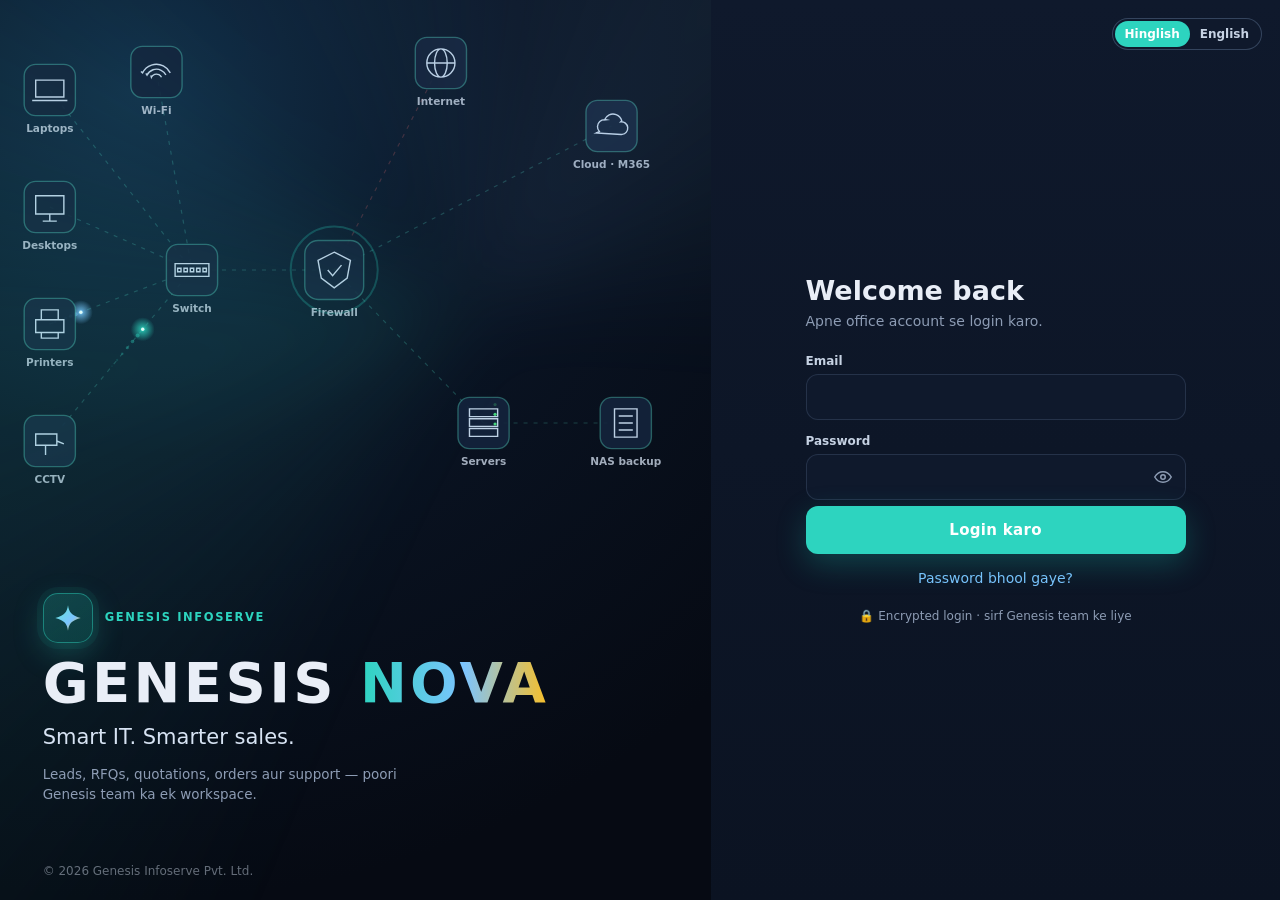
==== index.html @ 4e952b6c "Rebrand to Genesis Nova: animated IT-themed login (8 scenes, admin-selectable), tagline, new logo/ic" ====
<!doctype html>
<html lang="en">
<head>
  <meta charset="utf-8">
  <meta name="viewport" content="width=device-width, initial-scale=1">
  <meta http-equiv="Content-Security-Policy" content="default-src 'self'; script-src 'self'; style-src 'self' 'unsafe-inline' https://fonts.googleapis.com; font-src https://fonts.gstatic.com; img-src 'self' data:; connect-src 'self' https://*.supabase.co wss://*.supabase.co https://login.microsoftonline.com https://graph.microsoft.com; object-src 'none'; frame-src https://login.microsoftonline.com; base-uri 'none'; form-action 'self'; upgrade-insecure-requests">
  <meta name="referrer" content="no-referrer">
  <meta name="robots" content="noindex, nofollow">
  <title>Genesis Nova</title>
  <link rel="icon" href="data:image/svg+xml,%3Csvg xmlns='http://www.w3.org/2000/svg' viewBox='0 0 32 32'%3E%3Crect width='32' height='32' rx='8' fill='%230b1322'/%3E%3Cpath fill='%232dd4bf' d='M16 4c.9 5.9 2.7 9.3 12 12-9.3 2.7-11.1 6.1-12 12-.9-5.9-2.7-9.3-12-12 9.3-2.7 11.1-6.1 12-12z'/%3E%3C/svg%3E">
  <link rel="manifest" href="manifest.webmanifest">
  <meta name="theme-color" content="#0f766e">
  <link rel="apple-touch-icon" href="icon-192.png">
  <meta name="apple-mobile-web-app-capable" content="yes">
  <link rel="preconnect" href="https://fonts.googleapis.com">
  <link rel="preconnect" href="https://fonts.gstatic.com" crossorigin>
  <link rel="stylesheet" href="https://fonts.googleapis.com/css2?family=Inter:wght@400;500;600;700;800&family=Sora:wght@600;700;800&display=swap">
  <link rel="stylesheet" href="styles.css">
  <script src="frame-guard.js"></script>
  <script src="supabase.js" defer></script>
  <script type="module" src="main.js"></script>
</head>
<body>
  <div id="root"><div class="empty" style="padding-top:30vh">Loading…</div></div>
  <noscript>Is CRM ko chalane ke liye JavaScript ON karo. / Please enable JavaScript to use this CRM.</noscript>
</body>
</html>
---- styles.css ----
/* ===================================================================
   Genesis CRM — design tokens + components
   Light is default; dark via [data-theme="dark"] or system preference.
   =================================================================== */
:root {
  --bg: #f6f7f9; --surface: #ffffff; --surface-2: #f1f3f6; --hover: #eef1f5;
  --line: #e3e7ed; --line-2: #d3d9e1;
  --tx: #111827; --tx-2: #4b5563; --mu: #6b7280;
  --accent: #0f766e; --accent-2: #115e59; --accent-soft: #e6f4f2; --on-accent: #ffffff;
  --good: #15803d; --good-soft: #e8f6ee; --warn: #b45309; --warn-soft: #fdf3e2;
  --bad: #b91c1c; --bad-soft: #fdecec; --info: #1d4ed8; --info-soft: #e9effd;
  --shadow: 0 1px 2px rgba(16,24,40,.05), 0 1px 3px rgba(16,24,40,.06);
  --shadow-lg: 0 12px 32px rgba(16,24,40,.14), 0 2px 6px rgba(16,24,40,.06);
  --r: 10px; --r-sm: 7px;
  --side: 232px;
  color-scheme: light;
}
@media (prefers-color-scheme: dark) {
  :root:not([data-theme="light"]) {
    --bg: #0e1116; --surface: #151a21; --surface-2: #1b212a; --hover: #1f2631;
    --line: #262e3a; --line-2: #323c4a;
    --tx: #e6e9ee; --tx-2: #aab3c0; --mu: #8590a0;
    --accent: #2dd4bf; --accent-2: #5eead4; --accent-soft: #12302d; --on-accent: #04201d;
    --good: #4ade80; --good-soft: #10291a; --warn: #fbbf24; --warn-soft: #2d2410;
    --bad: #f87171; --bad-soft: #321616; --info: #93b4ff; --info-soft: #172343;
    --shadow: 0 1px 2px rgba(0,0,0,.4); --shadow-lg: 0 16px 40px rgba(0,0,0,.55);
    color-scheme: dark;
  }
}
:root[data-theme="dark"] {
  --bg: #0e1116; --surface: #151a21; --surface-2: #1b212a; --hover: #1f2631;
  --line: #262e3a; --line-2: #323c4a;
  --tx: #e6e9ee; --tx-2: #aab3c0; --mu: #8590a0;
  --accent: #2dd4bf; --accent-2: #5eead4; --accent-soft: #12302d; --on-accent: #04201d;
  --good: #4ade80; --good-soft: #10291a; --warn: #fbbf24; --warn-soft: #2d2410;
  --bad: #f87171; --bad-soft: #321616; --info: #93b4ff; --info-soft: #172343;
  --shadow: 0 1px 2px rgba(0,0,0,.4); --shadow-lg: 0 16px 40px rgba(0,0,0,.55);
  color-scheme: dark;
}

* { box-sizing: border-box; }
html, body { margin: 0; height: 100%; }
body {
  background: var(--bg); color: var(--tx);
  font: 14px/1.5 "Inter", system-ui, -apple-system, "Segoe UI", Roboto, sans-serif;
  -webkit-font-smoothing: antialiased; font-feature-settings: "cv11", "tnum";
}
button, input, select, textarea { font: inherit; color: inherit; }
a { color: var(--accent); text-decoration: none; }
a:hover { text-decoration: underline; }
:focus-visible { outline: 2px solid var(--accent); outline-offset: 2px; border-radius: 4px; }
[hidden] { display: none !important; }
.sr { position: absolute; width: 1px; height: 1px; overflow: hidden; clip: rect(0 0 0 0); }

/* ---------- buttons & inputs ---------- */
.btn {
  display: inline-flex; align-items: center; gap: 6px; justify-content: center;
  height: 34px; padding: 0 12px; border-radius: var(--r-sm);
  border: 1px solid var(--line-2); background: var(--surface); color: var(--tx);
  font-weight: 500; cursor: pointer; white-space: nowrap; transition: background .12s, border-color .12s;
}
.btn:hover { background: var(--hover); }
.btn:disabled { opacity: .55; cursor: not-allowed; }
.btn.primary { background: var(--accent); border-color: var(--accent); color: var(--on-accent); }
.btn.primary:hover { background: var(--accent-2); }
.btn.danger { color: var(--bad); }
.btn.ghost { border-color: transparent; background: transparent; }
.btn.ghost:hover { background: var(--hover); }
.btn.sm { height: 28px; padding: 0 9px; font-size: 13px; }
.btn.icon { width: 34px; padding: 0; }
.btn svg { width: 16px; height: 16px; flex: none; }

.input, select.input, textarea.input {
  width: 100%; height: 36px; padding: 0 10px; border-radius: var(--r-sm);
  border: 1px solid var(--line-2); background: var(--surface); color: var(--tx);
}
textarea.input { height: auto; min-height: 76px; padding: 8px 10px; resize: vertical; }
.input:focus { outline: none; border-color: var(--accent); box-shadow: 0 0 0 3px var(--accent-soft); }
label.f { display: block; font-size: 12px; font-weight: 600; color: var(--tx-2); margin: 12px 0 4px; }
.grid2 { display: grid; grid-template-columns: 1fr 1fr; gap: 0 12px; }
.grid3 { display: grid; grid-template-columns: repeat(3, 1fr); gap: 0 12px; }
@media (max-width: 640px) { .grid2, .grid3 { grid-template-columns: 1fr; } }
.check { display: inline-flex; align-items: center; gap: 6px; cursor: pointer; user-select: none; }

/* ---------- layout ---------- */
.app { display: grid; grid-template-columns: var(--side) 1fr; min-height: 100vh; }
.side {
  position: sticky; top: 0; height: 100vh; overflow-y: auto;
  background: var(--surface); border-right: 1px solid var(--line);
  display: flex; flex-direction: column; padding: 14px 10px;
}
.brand { display: flex; align-items: center; gap: 10px; padding: 4px 8px 16px; }
.logo {
  width: 32px; height: 32px; border-radius: 9px; display: grid; place-items: center;
  background: var(--accent); color: var(--on-accent); font-weight: 800; font-size: 15px;
}
.brand b { display: block; font-size: 14px; line-height: 1.2; }
.brand small { color: var(--mu); font-size: 11.5px; }
.nav-h { font-size: 11px; font-weight: 600; color: var(--mu); text-transform: uppercase; letter-spacing: .06em; padding: 14px 10px 6px; }
.nav a {
  display: flex; align-items: center; gap: 10px; padding: 7px 10px; border-radius: var(--r-sm);
  color: var(--tx-2); font-weight: 500; text-decoration: none;
}
.nav a svg { width: 17px; height: 17px; flex: none; opacity: .85; }
.nav a:hover { background: var(--hover); color: var(--tx); }
.nav a.on { background: var(--accent-soft); color: var(--accent); }
.nav a .badge { margin-left: auto; }
.side-foot { margin-top: auto; padding-top: 12px; border-top: 1px solid var(--line); }
.me { display: flex; align-items: center; gap: 10px; padding: 8px; border-radius: var(--r-sm); }
.avatar {
  width: 30px; height: 30px; border-radius: 50%; display: grid; place-items: center; flex: none;
  background: var(--surface-2); border: 1px solid var(--line); font-weight: 600; font-size: 12px; color: var(--tx-2);
}
.me b { display: block; font-size: 13px; line-height: 1.2; }
.me small { color: var(--mu); font-size: 11.5px; text-transform: capitalize; }

.main { min-width: 0; display: flex; flex-direction: column; }
.top {
  position: sticky; top: 0; z-index: 20; height: 56px; display: flex; align-items: center; gap: 10px;
  padding: 0 24px; background: color-mix(in srgb, var(--bg) 88%, transparent); backdrop-filter: blur(8px);
  border-bottom: 1px solid var(--line);
}
.top h1 { font-size: 17px; margin: 0; font-weight: 650; letter-spacing: -.01em; min-width: 0; overflow: hidden; text-overflow: ellipsis; white-space: nowrap; }
.top .sp { flex: 1; }
.search-btn {
  display: flex; align-items: center; gap: 8px; height: 34px; min-width: 240px; padding: 0 10px;
  border: 1px solid var(--line-2); border-radius: var(--r-sm); background: var(--surface); color: var(--mu); cursor: pointer;
}
.search-btn svg { width: 16px; height: 16px; flex: none; }
.search-btn span { white-space: nowrap; }
.search-btn kbd { white-space: nowrap; margin-left: auto; font: 11px/1 inherit; border: 1px solid var(--line-2); border-radius: 4px; padding: 3px 5px; }
.menu-btn { display: none; }
.page { padding: 22px 24px 60px; max-width: 1400px; width: 100%; }
.banner {
  margin: 14px 24px 0; padding: 10px 14px; border-radius: var(--r); display: flex; gap: 10px; align-items: center;
  background: var(--info-soft); color: var(--tx); border: 1px solid color-mix(in srgb, var(--info) 25%, transparent);
}
.banner b { color: var(--info); }

@media (max-width: 900px) {
  .app { grid-template-columns: 1fr; }
  .side { position: fixed; z-index: 60; left: 0; width: 260px; transform: translateX(-100%); transition: transform .2s; box-shadow: var(--shadow-lg); }
  .side.open { transform: none; }
  .menu-btn { display: inline-flex; }
  .top .search-btn { min-width: 0; width: 34px; padding: 0; justify-content: center; flex: none; }
  .top .search-btn span, .top .search-btn kbd { display: none; }
  .top, .page { padding-left: 16px; padding-right: 16px; }
  .banner { margin: 12px 16px 0; }
}

/* ---------- cards, KPIs ---------- */
.card { background: var(--surface); border: 1px solid var(--line); border-radius: var(--r); box-shadow: var(--shadow); }
.card-h { display: flex; align-items: center; gap: 10px; padding: 14px 16px; border-bottom: 1px solid var(--line); }
.card-h h3 { margin: 0; font-size: 14px; font-weight: 650; }
.card-h .sp { flex: 1; }
.card-b { padding: 16px; }
.kpis { display: grid; grid-template-columns: repeat(auto-fill, minmax(165px, 1fr)); gap: 12px; margin-bottom: 16px; }
.kpi { padding: 14px 16px; cursor: default; }
.kpi[data-go] { cursor: pointer; }
.kpi[data-go]:hover { border-color: var(--line-2); }
.kpi .l { color: var(--mu); font-size: 12.5px; font-weight: 500; }
.kpi .v { font-size: 26px; font-weight: 700; letter-spacing: -.02em; margin-top: 2px; }
.kpi .s { color: var(--mu); font-size: 12px; }
.meter { height: 6px; background: var(--surface-2); border-radius: 99px; overflow: hidden; margin-top: 8px; }
.meter i { display: block; height: 100%; background: var(--accent); border-radius: 99px; }
.cols { display: grid; grid-template-columns: 2fr 1fr; gap: 16px; }
.cols > * { min-width: 0; }
@media (max-width: 1100px) { .cols { grid-template-columns: 1fr; } }
.stack > * + * { margin-top: 16px; }

/* ---------- badges / chips ---------- */
.badge {
  display: inline-flex; align-items: center; gap: 4px; height: 22px; padding: 0 8px; border-radius: 99px;
  font-size: 12px; font-weight: 600; background: var(--surface-2); color: var(--tx-2); white-space: nowrap;
}
.badge.good { background: var(--good-soft); color: var(--good); }
.badge.warn { background: var(--warn-soft); color: var(--warn); }
.badge.bad { background: var(--bad-soft); color: var(--bad); }
.badge.info { background: var(--info-soft); color: var(--info); }
.badge.acc { background: var(--accent-soft); color: var(--accent); }
.chip {
  display: inline-flex; align-items: center; height: 26px; padding: 0 10px; border-radius: 99px; cursor: pointer;
  border: 1px solid var(--line-2); background: var(--surface); font-size: 12.5px; font-weight: 500; color: var(--tx-2);
}
.chip:hover { background: var(--hover); }
.chip.on { background: var(--accent); border-color: var(--accent); color: var(--on-accent); }
.chips { display: flex; gap: 6px; flex-wrap: wrap; }
.dot { width: 8px; height: 8px; border-radius: 50%; background: var(--line-2); display: inline-block; flex: none; }
.dot.on { background: var(--good); box-shadow: 0 0 0 3px var(--good-soft); }

/* ---------- toolbar + table ---------- */
.toolbar { display: flex; gap: 8px; align-items: center; flex-wrap: wrap; margin-bottom: 12px; }
.toolbar .input, .toolbar select.input { width: auto; min-width: 140px; }
.toolbar .grow { flex: 1; min-width: 200px; }
.tbl-wrap { overflow-x: auto; }
table.tbl { width: 100%; border-collapse: collapse; }
.tbl th {
  text-align: left; font-size: 12px; font-weight: 600; color: var(--mu); padding: 10px 12px;
  border-bottom: 1px solid var(--line); white-space: nowrap; background: var(--surface);
}
.tbl th[data-sort] { cursor: pointer; }
.tbl th[data-sort]:hover { color: var(--tx); }
.tbl td { padding: 10px 12px; border-bottom: 1px solid var(--line); vertical-align: middle; }
.tbl tr:last-child td { border-bottom: 0; }
.tbl tbody tr { cursor: pointer; }
.tbl tbody tr:hover td { background: var(--hover); }
.tbl .co { font-weight: 600; }
.tbl .sub { color: var(--mu); font-size: 12.5px; }
.tbl td.num, .tbl th.num { text-align: right; font-variant-numeric: tabular-nums; }
.tbl input[type=checkbox] { width: 16px; height: 16px; accent-color: var(--accent); }
.pager { display: flex; align-items: center; gap: 8px; justify-content: flex-end; padding: 12px 16px; color: var(--mu); font-size: 13px; border-top: 1px solid var(--line); }
.bulk {
  position: sticky; bottom: 16px; z-index: 15; display: flex; gap: 8px; align-items: center; flex-wrap: wrap;
  margin-top: 12px; padding: 10px 14px; border-radius: var(--r); background: var(--tx); color: var(--bg); box-shadow: var(--shadow-lg);
}
.bulk .input { width: auto; height: 30px; background: var(--bg); color: var(--tx); }
.empty { padding: 40px 16px; text-align: center; color: var(--mu); }
.empty b { display: block; color: var(--tx); font-size: 15px; margin-bottom: 4px; }

/* ---------- calling queue ---------- */
.queue { display: grid; gap: 10px; }
.qi { display: grid; grid-template-columns: 1fr auto; gap: 12px; padding: 14px 16px; align-items: center; cursor: pointer; }
.qi:hover { border-color: var(--line-2); }
.qi h4 { margin: 0 0 2px; font-size: 15px; }
.qi .meta { color: var(--mu); font-size: 12.5px; display: flex; gap: 10px; flex-wrap: wrap; align-items: center; }
.qi .acts { display: flex; gap: 6px; }
@media (max-width: 640px) { .qi { grid-template-columns: 1fr; } }

/* ---------- kanban ---------- */
.board { display: grid; grid-auto-flow: column; grid-auto-columns: minmax(250px, 1fr); gap: 12px; overflow-x: auto; padding-bottom: 12px; }
.col { background: var(--surface-2); border-radius: var(--r); padding: 10px; min-height: 300px; display: flex; flex-direction: column; gap: 8px; }
.col.drop { outline: 2px dashed var(--accent); outline-offset: -2px; }
.col-h { display: flex; align-items: center; gap: 6px; padding: 2px 4px 6px; font-weight: 650; font-size: 13px; }
.col-h small { color: var(--mu); font-weight: 500; margin-left: auto; }
.kc { padding: 10px 12px; cursor: grab; }
.kc:active { cursor: grabbing; }
.kc b { display: block; font-size: 13.5px; }
.kc .sub { color: var(--mu); font-size: 12px; }
.kc.dragging { opacity: .5; }

/* ---------- drawer & modal ---------- */
.scrim { position: fixed; inset: 0; background: rgba(10,14,20,.45); z-index: 70; animation: fade .15s; }
.drawer {
  position: fixed; top: 0; right: 0; bottom: 0; width: min(620px, 100vw); z-index: 71; background: var(--bg);
  box-shadow: var(--shadow-lg); display: flex; flex-direction: column; animation: slide .18s ease-out;
}
.drawer-h { padding: 16px 20px; background: var(--surface); border-bottom: 1px solid var(--line); }
.drawer-h h2 { margin: 0; font-size: 18px; letter-spacing: -.01em; }
.drawer-b { flex: 1; overflow-y: auto; padding: 16px 20px 40px; }
.modal {
  position: fixed; z-index: 81; left: 50%; top: 8vh; transform: translateX(-50%);
  width: min(560px, calc(100vw - 24px)); max-height: 84vh; overflow-y: auto;
  background: var(--surface); border-radius: 14px; box-shadow: var(--shadow-lg); animation: pop .16s ease-out;
}
.modal.wide { width: min(960px, calc(100vw - 24px)); }
.modal-h { display: flex; align-items: center; padding: 16px 20px; border-bottom: 1px solid var(--line); }
.modal-h h3 { margin: 0; font-size: 16px; }
.modal-b { padding: 4px 20px 20px; }
.modal-f { display: flex; gap: 8px; justify-content: flex-end; padding: 14px 20px; border-top: 1px solid var(--line); }
.scrim.m { z-index: 80; }
@keyframes fade { from { opacity: 0; } }
@keyframes slide { from { transform: translateX(30px); opacity: 0; } }
@keyframes pop { from { transform: translate(-50%, 8px); opacity: 0; } }
@media (prefers-reduced-motion: reduce) { * { animation: none !important; transition: none !important; } }

.contact { display: flex; gap: 8px; flex-wrap: wrap; margin-top: 12px; }
.outcomes { display: grid; grid-template-columns: repeat(4, 1fr); gap: 6px; }
.outcomes .btn { height: 38px; font-size: 13px; }
@media (max-width: 520px) { .outcomes { grid-template-columns: repeat(2, 1fr); } }
.sec { margin-top: 16px; }
.sec-t { font-size: 12px; font-weight: 650; color: var(--mu); text-transform: uppercase; letter-spacing: .05em; margin-bottom: 8px; }
.kv { display: grid; grid-template-columns: 120px 1fr; gap: 6px 12px; font-size: 13.5px; }
.kv dt { color: var(--mu); }
.kv dd { margin: 0; min-width: 0; overflow-wrap: anywhere; }
.timeline { list-style: none; margin: 0; padding: 0; }
.timeline li { display: grid; grid-template-columns: 28px 1fr; gap: 10px; padding: 8px 0; border-bottom: 1px solid var(--line); }
.timeline li:last-child { border: 0; }
.timeline .ic { width: 28px; height: 28px; border-radius: 50%; display: grid; place-items: center; background: var(--surface-2); font-size: 13px; }
.timeline .t { font-size: 12px; color: var(--mu); }
.script { background: var(--surface-2); border-radius: var(--r-sm); padding: 12px 14px; font-size: 13.5px; }
.script p { margin: 0 0 8px; }
.script p:last-child { margin: 0; }
.script b { color: var(--accent); }
details.card > summary { list-style: none; cursor: pointer; padding: 12px 16px; font-weight: 600; }
details.card > summary::-webkit-details-marker { display: none; }
details.card > summary::after { content: "▾"; float: right; color: var(--mu); }
details.card[open] > summary { border-bottom: 1px solid var(--line); }

/* ---------- toast ---------- */
.toasts { position: fixed; z-index: 100; bottom: 18px; left: 50%; transform: translateX(-50%); display: grid; gap: 8px; }
.toast {
  background: var(--tx); color: var(--bg); padding: 10px 16px; border-radius: 10px; box-shadow: var(--shadow-lg);
  font-weight: 500; animation: pop2 .18s ease-out; max-width: 90vw;
}
.toast.bad { background: var(--bad); color: #fff; }
@keyframes pop2 { from { transform: translateY(8px); opacity: 0; } }

/* ---------- command palette ---------- */
.palette { top: 12vh; }
.palette input { border: 0; border-bottom: 1px solid var(--line); border-radius: 0; height: 50px; font-size: 15px; padding: 0 18px; }
.palette input:focus { box-shadow: none; }
.pal-list { max-height: 50vh; overflow-y: auto; padding: 6px; }
.pal-item { display: flex; gap: 10px; align-items: center; padding: 9px 12px; border-radius: var(--r-sm); cursor: pointer; }
.pal-item.on, .pal-item:hover { background: var(--hover); }
.pal-item small { color: var(--mu); margin-left: auto; }

/* ---------- charts ---------- */
.chart { position: relative; }
.chart svg { display: block; width: 100%; height: auto; overflow: visible; }
.chart .grid line { stroke: var(--line); stroke-width: 1; }
.chart .axis text { fill: var(--mu); font-size: 11px; }
.chart .bar { fill: var(--accent); }
.chart .bar.dim { opacity: .45; }
.chart .hit { fill: transparent; cursor: default; }
.chart .hit:hover + .bar, .chart .bar.hl { fill: var(--accent-2); }
.tip {
  position: absolute; pointer-events: none; z-index: 5; background: var(--surface); border: 1px solid var(--line-2);
  box-shadow: var(--shadow-lg); border-radius: 8px; padding: 6px 10px; font-size: 12.5px; white-space: nowrap; transform: translate(-50%, -110%);
}
.tip b { display: block; }
.hbar { display: grid; grid-template-columns: 130px 1fr 52px; gap: 10px; align-items: center; padding: 5px 0; font-size: 13px; }
.hbar .trk { height: 10px; background: var(--surface-2); border-radius: 99px; overflow: hidden; }
.hbar .trk i { display: block; height: 100%; background: var(--accent); border-radius: 0 4px 4px 0; }
.hbar .n { text-align: right; font-variant-numeric: tabular-nums; color: var(--tx-2); }

/* ---------- auth screen (Genesis Nova — always the night look) ---------- */
.nova-auth {
  --surface: #0f192c; --surface-2: #14213a; --tx: #e9eef7; --tx-2: #c6d2e3; --mu: #8d9cb4; --line: rgba(148,178,220,.16); --line-2: rgba(148,178,220,.28);
  --accent: #2dd4bf; --accent-soft: rgba(45,212,191,.14); --bg: #0b1322; --hover: rgba(255,255,255,.05);
  min-height: 100vh; display: grid; grid-template-columns: 1.25fr 1fr; background: #060a13; color: var(--tx); color-scheme: dark;
}
.auth-art { position: relative; overflow: hidden; min-height: 280px; background: radial-gradient(120% 90% at 20% 10%, #12304a 0%, #0a1424 45%, #060a13 100%); }
.auth-art canvas { position: absolute; inset: 0; width: 100%; height: 100%; display: block; }
.auth-art::after { content: ""; position: absolute; inset: -30%; background: conic-gradient(from 200deg at 60% 40%, transparent 0deg, rgba(45,212,191,.12) 60deg, transparent 120deg, rgba(124,196,255,.09) 200deg, transparent 260deg); filter: blur(40px); animation: nvspin 30s linear infinite; pointer-events: none; }
@keyframes nvspin { to { transform: rotate(360deg); } }
.auth-brand { position: absolute; left: clamp(20px, 6%, 56px); right: 20px; bottom: clamp(56px, 11%, 96px); z-index: 2; display: grid; gap: 12px; }
.nlogo { width: 50px; height: 50px; border-radius: 15px; display: grid; place-items: center; background: linear-gradient(145deg, rgba(45,212,191,.22), rgba(15,118,110,.38)); border: 1px solid rgba(45,212,191,.45); box-shadow: 0 0 0 6px rgba(45,212,191,.06), 0 10px 30px rgba(45,212,191,.25); }
.nlogo svg { width: 28px; height: 28px; }
.eyebrow { font: 600 11.5px/1 Inter, system-ui, sans-serif; letter-spacing: .14em; text-transform: uppercase; color: #2dd4bf; }
.nword { font: 800 clamp(32px, 4.4vw, 56px)/1 "Sora", "Segoe UI", system-ui, sans-serif; letter-spacing: .06em; margin: 0; color: #e9eef7; }
.nword span { background: linear-gradient(90deg, #2dd4bf, #7cc4ff 55%, #fbbf24); -webkit-background-clip: text; background-clip: text; color: transparent; }
.ntag { font: 500 clamp(16px, 1.7vw, 21px)/1.35 "Sora", system-ui, sans-serif; color: #d7e3f3; margin: 0; animation: nvrise .8s .2s both; }
.nsub { color: #8d9cb4; font-size: 13.5px; margin: 0; max-width: 46ch; animation: nvrise .8s .35s both; }
.auth-copy { position: absolute; left: clamp(20px, 6%, 56px); bottom: 20px; z-index: 2; color: rgba(214,226,242,.45); font-size: 12px; }
.auth-form { position: relative; display: grid; place-items: center; padding: 40px 20px; background: linear-gradient(180deg, #0f192c, #0b1322); }
.auth-form form { width: min(380px, 100%); animation: nvrise .7s .15s cubic-bezier(.2,.7,.2,1) both; }
.auth-form h1 { font: 700 27px/1.2 "Sora", system-ui, sans-serif; margin: 0 0 4px; }
.auth-form .mu { color: var(--mu); margin: 0 0 20px; }
.auth-form .input { height: 46px; border-radius: 12px; background: #0f192c; border-color: var(--line); transition: border-color .25s, box-shadow .25s, background .25s; }
.auth-form .input:focus { border-color: #2dd4bf; box-shadow: 0 0 0 4px rgba(45,212,191,.16); background: #122039; }
.auth-lang { position: absolute; top: 18px; right: 18px; }
.pwf { position: relative; }
.pwf .input { padding-right: 44px; }
.pwf .eye { position: absolute; right: 7px; top: 7px; width: 32px; height: 32px; border: 0; border-radius: 8px; background: transparent; color: var(--mu); cursor: pointer; display: grid; place-items: center; }
.pwf .eye:hover { color: var(--tx); background: var(--hover); }
.nova-btn { position: relative; overflow: hidden; width: 100%; height: 48px; margin-top: 6px; border: 0; border-radius: 12px; font: 700 15px "Sora", system-ui, sans-serif; letter-spacing: .02em; color: #fff; background: linear-gradient(135deg, #14b8a6, #0f766e 60%, #115e59); box-shadow: 0 10px 30px rgba(20,184,166,.28); }
.nova-btn:hover { box-shadow: 0 14px 36px rgba(20,184,166,.42); background: linear-gradient(135deg, #14b8a6, #0f766e 60%, #115e59); }
.nova-btn::after { content: ""; position: absolute; inset: 0; background: linear-gradient(110deg, transparent 30%, rgba(255,255,255,.28) 50%, transparent 70%); transform: translateX(-100%); animation: nvshine 3.6s 1.5s infinite; }
@keyframes nvshine { 0% { transform: translateX(-100%); } 35%, 100% { transform: translateX(100%); } }
.auth-links { text-align: center; margin: 14px 0 0; }
.auth-links a { color: #7cc4ff; }
.secure { text-align: center; color: var(--mu); font-size: 12px; margin: 18px 0 0; }
@keyframes nvrise { from { opacity: 0; transform: translateY(14px); } to { opacity: 1; transform: none; } }
@media (max-width: 860px) {
  .nova-auth { grid-template-columns: 1fr; grid-template-rows: auto 1fr; }
  .auth-art { min-height: 300px; }
  .auth-brand { bottom: 44px; } .nword { font-size: 34px; } .nsub { display: none; }
  .auth-form { padding-top: 64px; }
}

/* ---------- Genesis Nova: sidebar brand + calm in-app motion ---------- */
.nlogo-s { background: linear-gradient(145deg, #0f766e, #115e59); }
.nlogo-s svg { width: 19px; height: 19px; }
.bword { font-family: "Sora", system-ui, sans-serif; letter-spacing: .08em; font-size: 13.5px !important; }
.nav a { transition: background .2s, color .2s, transform .12s; }
.nav a:active { transform: scale(.98); }
.btn { transition: background .15s, border-color .15s, color .15s, box-shadow .2s, transform .1s; }
.btn:active:not(:disabled) { transform: scale(.97); }
.kpi, .pitem, .card.pgroup { transition: transform .2s, box-shadow .2s, border-color .2s; }
.kpi:hover { transform: translateY(-2px); box-shadow: var(--shadow-lg); }
.page.enter > *, .page.enter .kpis > *, .page.enter .cols > *, .page.enter .pcat > * { animation: nvrise .45s cubic-bezier(.2,.7,.2,1) both; }
.page.enter > *:nth-child(2) { animation-delay: .05s; } .page.enter > *:nth-child(3) { animation-delay: .1s; } .page.enter > *:nth-child(4) { animation-delay: .15s; } .page.enter > *:nth-child(n+5) { animation-delay: .2s; }
.page.enter .kpis > *:nth-child(2) { animation-delay: .06s; } .page.enter .kpis > *:nth-child(3) { animation-delay: .12s; } .page.enter .kpis > *:nth-child(4) { animation-delay: .18s; } .page.enter .kpis > *:nth-child(n+5) { animation-delay: .24s; }
.tbl tbody tr { transition: background .15s; }
@media (prefers-reduced-motion: reduce) {
  .auth-art::after, .nova-btn::after { animation: none; }
  .page.enter > *, .page.enter .kpis > *, .auth-form form, .ntag, .nsub { animation: none !important; }
  .kpi:hover { transform: none; }
}

.mu { color: var(--mu); }
.row { display: flex; gap: 8px; align-items: center; flex-wrap: wrap; }
.right { margin-left: auto; }
.mono { font-family: ui-monospace, SFMono-Regular, Menlo, monospace; font-size: 12.5px; }
pre.log { background: var(--surface-2); border-radius: var(--r-sm); padding: 10px 12px; font-size: 12px; white-space: pre-wrap; margin: 6px 0 0; max-height: 220px; overflow: auto; }

/* ---------- printable quotation ---------- */
.qdoc { background: #fff; color: #111; padding: 28px; font-size: 12.5px; }
.qdoc h2 { margin: 0; font-size: 18px; }
.qdoc table { width: 100%; border-collapse: collapse; margin-top: 12px; }
.qdoc th, .qdoc td { border: 1px solid #c9ced6; padding: 6px 8px; text-align: left; vertical-align: top; }
.qdoc th { background: #f1f3f6; }
.qdoc .r { text-align: right; }
.qdoc .hd { display: flex; justify-content: space-between; gap: 20px; border-bottom: 2px solid #0f766e; padding-bottom: 12px; }
@media print {
  body > *:not(.print-root) { display: none !important; }
  .print-root { display: block !important; }
  .qdoc { padding: 0; }
}
.print-root { display: none; }

/* ---------- locks ---------- */
.lockbar { display: flex; gap: 10px; align-items: center; margin-top: 10px; padding: 9px 12px; border-radius: var(--r-sm); font-size: 13.5px; border: 1px solid transparent; }
.lockbar > div { flex: 1; min-width: 0; }
.lockbar b { display: block; }
.lockbar small { color: var(--tx-2); font-size: 12px; }
.lockbar.mine { background: var(--accent-soft); border-color: color-mix(in srgb, var(--accent) 30%, transparent); }
.lockbar.other { background: var(--warn-soft); border-color: color-mix(in srgb, var(--warn) 35%, transparent); }
.lockbar.free { background: var(--surface-2); border-color: var(--line); }
.btn[aria-disabled="true"] { cursor: default; opacity: .75; }
fieldset[disabled] .input { opacity: .7; }

/* ---------- bell + notifications ---------- */
.bell { position: relative; font-size: 16px; }
.bell .badge { position: absolute; top: -2px; right: -4px; height: 17px; min-width: 17px; padding: 0 4px; font-size: 10.5px; justify-content: center; }
.notif-panel { position: fixed; z-index: 90; width: min(380px, calc(100vw - 16px)); max-height: 70vh; display: flex; flex-direction: column; box-shadow: var(--shadow-lg); animation: pop2 .15s ease-out; }
.notif-list { overflow-y: auto; }
.notif { padding: 11px 16px; border-bottom: 1px solid var(--line); cursor: pointer; }
.notif:hover { background: var(--hover); }
.notif.unread { background: var(--accent-soft); }
.notif.unread:hover { background: color-mix(in srgb, var(--accent-soft) 70%, var(--hover)); }

/* ---------- inbox ---------- */
.inbox { display: grid; grid-template-columns: minmax(280px, 380px) 1fr; gap: 14px; align-items: start; }
.ib-list { max-height: calc(100vh - 250px); overflow-y: auto; }
.ib-item { padding: 11px 14px; border-bottom: 1px solid var(--line); cursor: pointer; }
.ib-item:hover { background: var(--hover); }
.ib-item.on { background: var(--accent-soft); box-shadow: inset 3px 0 0 var(--accent); }
.ib-item.unread .ib-co, .ib-item.unread .ib-sub { font-weight: 700; }
.ib-co { overflow: hidden; text-overflow: ellipsis; white-space: nowrap; min-width: 0; }
.ib-sub { font-size: 13px; overflow: hidden; text-overflow: ellipsis; white-space: nowrap; }
.ib-snip { font-size: 12.5px; color: var(--mu); overflow: hidden; text-overflow: ellipsis; display: -webkit-box; -webkit-line-clamp: 2; -webkit-box-orient: vertical; }
.ib-read { min-height: 300px; position: sticky; top: 70px; }
.ib-head { padding: 16px 18px; border-bottom: 1px solid var(--line); }
.ib-body { padding: 16px 18px; font-size: 14px; line-height: 1.6; max-height: calc(100vh - 380px); overflow-y: auto; overflow-wrap: anywhere; }
.ib-actions { display: flex; gap: 8px; flex-wrap: wrap; align-items: center; padding: 12px 18px; border-top: 1px solid var(--line); }
@media (max-width: 900px) {
  .inbox { grid-template-columns: 1fr; }
  .ib-list { max-height: none; }
  .ib-read { position: static; }
  .ib-body { max-height: none; }
}

/* modal: header + footer always visible, only the body scrolls */
.modal { display: flex; flex-direction: column; overflow: hidden; max-height: 88vh; top: 6vh; }
.modal-b { overflow-y: auto; flex: 1 1 auto; min-height: 0; }
.modal-h, .modal-f { flex: none; }
.modal-f { flex-wrap: wrap; background: var(--surface); }

/* language switch */
.langsw { display: inline-flex; border: 1px solid var(--line-2); border-radius: 99px; padding: 2px; background: var(--surface); flex: none; }
.langsw button { border: 0; background: transparent; color: var(--tx-2); font-size: 12px; font-weight: 600; padding: 4px 10px; border-radius: 99px; cursor: pointer; }
.langsw button.on { background: var(--accent); color: var(--on-accent); }
@media (max-width: 900px) { .langsw button { padding: 4px 7px; font-size: 11px; } }

/* import center */
.dropzone { display: grid; place-items: center; gap: 4px; text-align: center; margin-top: 14px; padding: 28px 16px; border: 2px dashed var(--line-2); border-radius: var(--r); cursor: pointer; background: var(--surface-2); transition: border-color .15s, background .15s; }
.dropzone:hover, .dropzone.on { border-color: var(--accent); background: var(--accent-soft); }
.kpi[data-f] { cursor: pointer; }
.kpi .btn { max-width: 100%; }

/* ---------- business suite ---------- */
.qtrack { margin-top: 12px; padding: 10px 12px; border-radius: 10px; background: var(--accent-soft); border: 1px dashed var(--line); font-size: 13px; display: flex; flex-wrap: wrap; gap: 8px; align-items: center }
.margin { margin-top: 8px; padding: 8px 10px; border-radius: 8px; font-size: 13px; border: 1px solid var(--line) }
.margin.good { background: var(--good-soft) }
.margin.warn { background: var(--warn-soft) }
.margin.bad { background: var(--bad-soft) }
.lp-row { padding: 7px 0; border-bottom: 1px solid var(--line); flex-wrap: nowrap; gap: 8px; font-size: 13.5px }
.lp-row:last-child { border-bottom: 0 }
.lp-row[data-lpr], .lp-row[data-lpt] { cursor: pointer }
.tbl.att td { padding-top: 6px; padding-bottom: 6px }
.dupg .card-h h3 { font-size: 14px }
.steps { margin: 6px 0 14px; padding-left: 20px; line-height: 1.9 }
.steps li { margin-bottom: 4px }
.steps .btn.sm { vertical-align: middle; height: 24px; padding: 0 8px }

/* ---------- product catalogue ---------- */
.pcat { columns: 2 420px; column-gap: 16px }
.pgroup { break-inside: avoid; margin-bottom: 16px; display: inline-block; width: 100% }
.plist { padding: 4px 8px 8px }
.pitem { display: flex; align-items: center; gap: 12px; padding: 9px 8px; border-radius: 10px }
.pitem + .pitem { border-top: 1px solid var(--line) }
.pitem[data-pid] { cursor: pointer }
.pitem[data-pid]:hover { background: var(--hover) }
.pitem.off { opacity: .55 }
.pbadge { flex: none; width: 34px; height: 34px; border-radius: 9px; color: #fff; font: 700 12px/34px Inter, sans-serif; text-align: center; letter-spacing: -.3px }
.pmain { flex: 1; min-width: 0 }
.pname { font-size: 13.5px }
.pmain .sub { white-space: nowrap; overflow: hidden; text-overflow: ellipsis }
.pprice { text-align: right; white-space: nowrap }
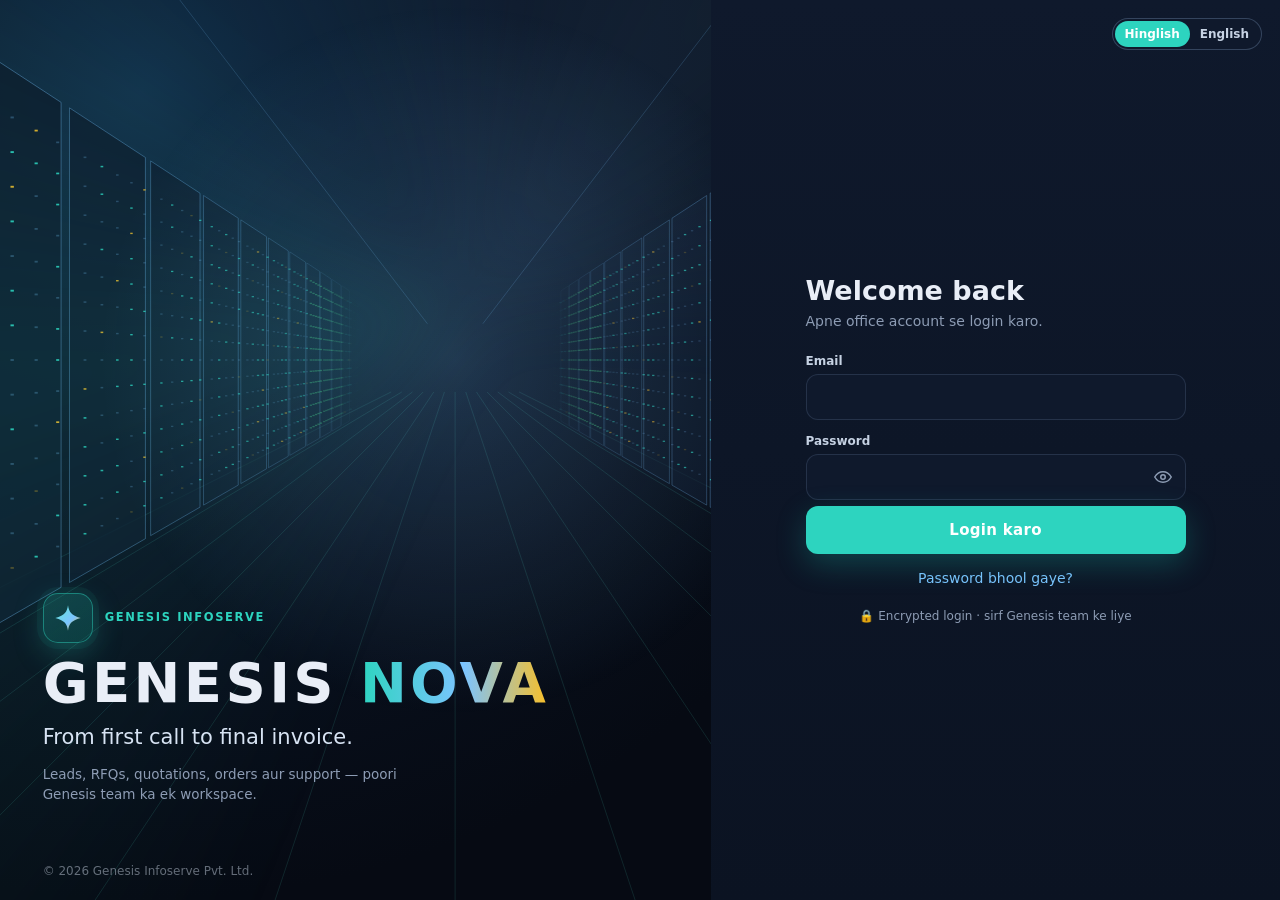
==== commit 68a950a8: "Speed: one badge_counts call per page instead of 7, instant cache-first app shell, module preload, l" ====
--- a/index.html
+++ b/index.html
@@ -18,6 +18,7 @@
   <link rel="stylesheet" href="styles.css">
   <script src="frame-guard.js"></script>
   <script src="supabase.js" defer></script>
+  <link rel="modulepreload" href="core.js"><link rel="modulepreload" href="comms.js"><link rel="modulepreload" href="biz.js"><link rel="modulepreload" href="i18n.js"><link rel="modulepreload" href="data.js"><link rel="modulepreload" href="config.js"><link rel="modulepreload" href="login-fx.js">
   <script type="module" src="main.js"></script>
 </head>
 <body>
--- a/styles.css
+++ b/styles.css
@@ -378,8 +378,8 @@
 .btn:active:not(:disabled) { transform: scale(.97); }
 .kpi, .pitem, .card.pgroup { transition: transform .2s, box-shadow .2s, border-color .2s; }
 .kpi:hover { transform: translateY(-2px); box-shadow: var(--shadow-lg); }
-.page.enter > *, .page.enter .kpis > *, .page.enter .cols > *, .page.enter .pcat > * { animation: nvrise .45s cubic-bezier(.2,.7,.2,1) both; }
-.page.enter > *:nth-child(2) { animation-delay: .05s; } .page.enter > *:nth-child(3) { animation-delay: .1s; } .page.enter > *:nth-child(4) { animation-delay: .15s; } .page.enter > *:nth-child(n+5) { animation-delay: .2s; }
+.page.enter > *, .page.enter .kpis > *, .page.enter .cols > *, .page.enter .pcat > * { animation: nvrise .28s cubic-bezier(.2,.7,.2,1) both; }
+.page.enter > *:nth-child(2) { animation-delay: .03s; } .page.enter > *:nth-child(3) { animation-delay: .06s; } .page.enter > *:nth-child(4) { animation-delay: .09s; } .page.enter > *:nth-child(n+5) { animation-delay: .12s; }
 .page.enter .kpis > *:nth-child(2) { animation-delay: .06s; } .page.enter .kpis > *:nth-child(3) { animation-delay: .12s; } .page.enter .kpis > *:nth-child(4) { animation-delay: .18s; } .page.enter .kpis > *:nth-child(n+5) { animation-delay: .24s; }
 .tbl tbody tr { transition: background .15s; }
 @media (prefers-reduced-motion: reduce) {
@@ -425,7 +425,21 @@
 .bell .badge { position: absolute; top: -2px; right: -4px; height: 17px; min-width: 17px; padding: 0 4px; font-size: 10.5px; justify-content: center; }
 .notif-panel { position: fixed; z-index: 90; width: min(380px, calc(100vw - 16px)); max-height: 70vh; display: flex; flex-direction: column; box-shadow: var(--shadow-lg); animation: pop2 .15s ease-out; }
 .notif-list { overflow-y: auto; }
-.notif { padding: 11px 16px; border-bottom: 1px solid var(--line); cursor: pointer; }
+.notif { padding: 10px 14px 10px 12px; border-bottom: 1px solid var(--line); cursor: pointer; display: flex; gap: 10px; align-items: flex-start; position: relative; }
+.n-group:last-child .notif:last-child { border-bottom: 0; }
+.n-ic { flex: none; width: 32px; height: 32px; border-radius: 10px; display: grid; place-items: center; font-size: 15px; background: var(--hover); }
+.notif.unread .n-ic { background: var(--surface); box-shadow: 0 0 0 1px var(--line); }
+.n-body { flex: 1; min-width: 0; }
+.n-top { display: flex; gap: 8px; align-items: baseline; }
+.n-top b { flex: 1; min-width: 0; font-size: 13.5px; overflow-wrap: anywhere; }
+.n-time { flex: none; font-size: 11.5px; color: var(--mu); white-space: nowrap; }
+.n-txt { font-size: 12.5px; color: var(--mu); margin-top: 2px; overflow-wrap: anywhere; display: -webkit-box; -webkit-line-clamp: 2; -webkit-box-orient: vertical; overflow: hidden; }
+.n-dot { position: absolute; right: 8px; top: 50%; width: 7px; height: 7px; border-radius: 50%; background: var(--accent); transform: translateY(-50%); }
+.notif.unread .n-body { padding-right: 10px; }
+.n-day { position: sticky; top: 0; z-index: 1; display: flex; justify-content: space-between; align-items: center; padding: 7px 14px; font-size: 11.5px; font-weight: 700; letter-spacing: .04em; text-transform: uppercase; color: var(--mu); background: color-mix(in srgb, var(--surface) 92%, transparent); backdrop-filter: blur(6px); border-bottom: 1px solid var(--line); }
+.n-dc { font-weight: 600; background: var(--hover); border-radius: 99px; padding: 1px 7px; letter-spacing: 0; }
+.n-count { margin-left: 8px; background: var(--accent); color: var(--on-accent); border-radius: 99px; font-size: 11.5px; font-weight: 700; padding: 1px 8px; }
+.n-tabs { display: flex; gap: 6px; padding: 0 14px 10px; border-bottom: 1px solid var(--line); }
 .notif:hover { background: var(--hover); }
 .notif.unread { background: var(--accent-soft); }
 .notif.unread:hover { background: color-mix(in srgb, var(--accent-soft) 70%, var(--hover)); }
@@ -498,3 +512,27 @@
 .pname { font-size: 13.5px }
 .pmain .sub { white-space: nowrap; overflow: hidden; text-overflow: ellipsis }
 .pprice { text-align: right; white-space: nowrap }
+
+/* live delete from another device */
+.rt-gone { animation: rtgone .3s ease forwards; pointer-events: none; }
+@keyframes rtgone { to { opacity: 0; transform: translateX(14px); } }
+@media (prefers-reduced-motion: reduce) { .rt-gone { animation: none; opacity: 0; } }
+
+/* undo toast + recent changes */
+.toast.act { display: flex; align-items: center; gap: 14px; }
+.toast.act button { border: 0; border-radius: 8px; padding: 5px 10px; font: 700 13px Inter, system-ui, sans-serif; cursor: pointer; background: var(--accent); color: var(--on-accent); white-space: nowrap; }
+.hlist { display: grid; }
+.hrow { display: flex; align-items: center; gap: 12px; padding: 10px 4px; border-bottom: 1px solid var(--line); }
+.hrow:last-child { border-bottom: 0; }
+.hrow.undone .hsum { text-decoration: line-through; color: var(--mu); }
+.hmain { flex: 1; min-width: 0; }
+.hsum { font-size: 13.5px; overflow-wrap: anywhere; }
+
+/* templates list: buttons drop below the name on phones */
+@media (max-width: 560px) { .tpl-row { flex-wrap: wrap !important; } .tpl-row > div:first-child { flex-basis: 100% !important; } }
+
+/* automation: lead quality */
+.lq { display: grid; grid-template-columns: repeat(2, minmax(0, 1fr)); gap: 8px; }
+.lq > div { background: var(--surface-2); border-radius: 10px; padding: 10px 12px; display: grid; gap: 2px; }
+.lq b { font-size: 20px; }
+.lq span { font-size: 12px; color: var(--mu); }
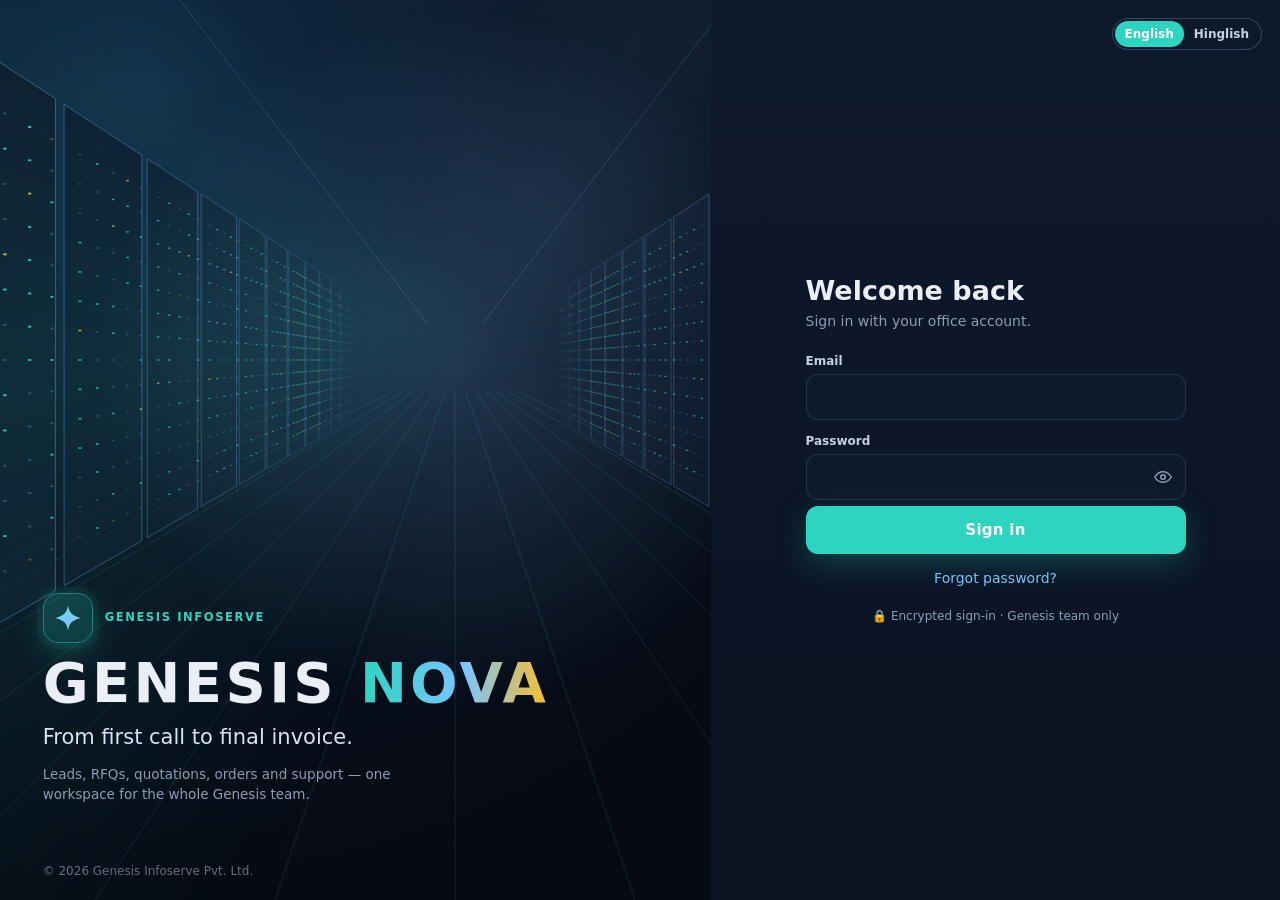
==== commit dd09103d: "Email banner without any per-person setup: CRM copies mail + banner, Admin can replace / switch it o" ====
--- a/index.html
+++ b/index.html
@@ -3,7 +3,7 @@
 <head>
   <meta charset="utf-8">
   <meta name="viewport" content="width=device-width, initial-scale=1">
-  <meta http-equiv="Content-Security-Policy" content="default-src 'self'; script-src 'self'; style-src 'self' 'unsafe-inline' https://fonts.googleapis.com; font-src https://fonts.gstatic.com; img-src 'self' data:; connect-src 'self' https://*.supabase.co wss://*.supabase.co https://login.microsoftonline.com https://graph.microsoft.com; object-src 'none'; frame-src https://login.microsoftonline.com; base-uri 'none'; form-action 'self'; upgrade-insecure-requests">
+  <meta http-equiv="Content-Security-Policy" content="default-src 'self'; script-src 'self'; style-src 'self' 'unsafe-inline' https://fonts.googleapis.com; font-src https://fonts.gstatic.com; img-src 'self' data: blob: https://*.supabase.co; connect-src 'self' https://*.supabase.co wss://*.supabase.co https://login.microsoftonline.com https://graph.microsoft.com; object-src 'none'; frame-src https://login.microsoftonline.com; base-uri 'none'; form-action 'self'; upgrade-insecure-requests">
   <meta name="referrer" content="no-referrer">
   <meta name="robots" content="noindex, nofollow">
   <title>Genesis Nova</title>
--- a/styles.css
+++ b/styles.css
@@ -311,8 +311,15 @@
 .chart .axis text { fill: var(--mu); font-size: 11px; }
 .chart .bar { fill: var(--accent); }
 .chart .bar.dim { opacity: .45; }
-.chart .hit { fill: transparent; cursor: default; }
-.chart .hit:hover + .bar, .chart .bar.hl { fill: var(--accent-2); }
+.chart .hit { fill: transparent; cursor: pointer; }
+.chart .col { outline: none; }
+.chart .bar { transition: fill .15s; }
+.chart .bar.zero { fill: var(--line-2); }
+.chart .bar.now { fill: var(--accent-2); }
+.chart .col:hover .bar:not(.zero), .chart .col.on .bar:not(.zero), .chart .col:focus-visible .bar:not(.zero), .chart .bar.hl { fill: var(--accent-2); filter: brightness(1.12); }
+.chart .col:hover .hit, .chart .col.on .hit { fill: color-mix(in srgb, var(--accent) 7%, transparent); }
+.chart .val { fill: var(--tx-2); font-size: 11px; font-weight: 700; pointer-events: none; }
+.chart .axis text.today { fill: var(--accent); font-weight: 700; }
 .tip {
   position: absolute; pointer-events: none; z-index: 5; background: var(--surface); border: 1px solid var(--line-2);
   box-shadow: var(--shadow-lg); border-radius: 8px; padding: 6px 10px; font-size: 12.5px; white-space: nowrap; transform: translate(-50%, -110%);
@@ -536,3 +543,49 @@
 .lq > div { background: var(--surface-2); border-radius: 10px; padding: 10px 12px; display: grid; gap: 2px; }
 .lq b { font-size: 20px; }
 .lq span { font-size: 12px; color: var(--mu); }
+
+/* products: delete buttons */
+.pitem .pdel { opacity: 0; transition: opacity .15s; color: var(--mu); }
+.pitem:hover .pdel, .pitem .pdel:focus-visible { opacity: 1; }
+.pdel:hover { color: #dc2626; }
+@media (hover: none) { .pitem .pdel { opacity: .7; } }
+.pchk { width: 34px; }
+
+/* recent changes: day headers + readable rows */
+.hday { position: sticky; top: 0; z-index: 1; padding: 8px 4px 6px; font-size: 11.5px; font-weight: 700; letter-spacing: .04em; text-transform: uppercase; color: var(--mu); background: var(--surface); border-bottom: 1px solid var(--line); }
+.hsum { font-weight: 600; }
+.hdet { font-size: 13px; color: var(--tx-2); margin-top: 2px; overflow-wrap: anywhere; }
+.hmeta { font-size: 11.5px; color: var(--mu); margin-top: 3px; }
+.hrow.undone .hdet { text-decoration: line-through; }
+
+/* lead drawer re-drawn in place (after a call / status change): no animation */
+.drawer.still, .scrim.still { animation: none; }
+
+/* ---- locks: header chip, usage bar, last-drop note, stale groups ---- */
+.lockchip { display: inline-flex; align-items: center; gap: 3px; height: 30px; padding: 0 10px; border-radius: 999px; border: 1px solid var(--line); background: var(--surface-2); color: var(--tx); font-size: 12.5px; text-decoration: none; white-space: nowrap; }
+.lockchip b { font-weight: 700; }
+.lockchip span { color: var(--mu); }
+.lockchip em { font-style: normal; margin-left: 4px; color: var(--warn); font-weight: 600; }
+.lockchip.hot { border-color: var(--warn); background: color-mix(in srgb, var(--warn) 14%, var(--surface-2)); }
+.lockchip:hover { background: var(--hover); }
+.lockchip[hidden] { display: none; }
+@media (max-width: 640px) { .lockchip span { display: none; } }
+.lkbar { height: 8px; border-radius: 99px; background: var(--surface-2); overflow: hidden; margin: 10px 0 8px; }
+.lkbar i { display: block; height: 100%; background: var(--accent); border-radius: 99px; transition: width .4s; }
+.lkbar.hot i { background: var(--warn); }
+.lockbar small.lastdrop { display: block; margin-top: 3px; color: var(--warn); }
+details.stg > summary { list-style: none; cursor: pointer; flex-wrap: nowrap; }
+details.stg > summary::-webkit-details-marker { display: none; }
+
+/* a page shown from memory while fresh data loads: visible at once, not clickable for that split second */
+.page.stale { pointer-events: none; }
+
+/* email banner tip / preview */
+.sigtip { display: flex; flex-wrap: wrap; align-items: center; gap: 12px; margin-top: 10px; padding: 8px 12px; border-radius: var(--r-sm); background: var(--accent-soft); font-size: 13px; }
+.sigtip.ok { background: var(--surface-2); color: var(--tx-2); }
+.sigtip img { height: 34px; width: auto; border-radius: 4px; border: 1px solid var(--line); background: #fff; }
+.sigtip span { flex: 1; min-width: 0; }
+.sigprev { padding: 14px; background: #fff; border: 1px solid var(--line); border-radius: var(--r-sm); }
+.sigprev img { margin-top: 0 !important; }
+#cPreview img { max-width: 100%; height: auto; }
+@media (max-width: 640px) { .sigtip img { display: none; } }
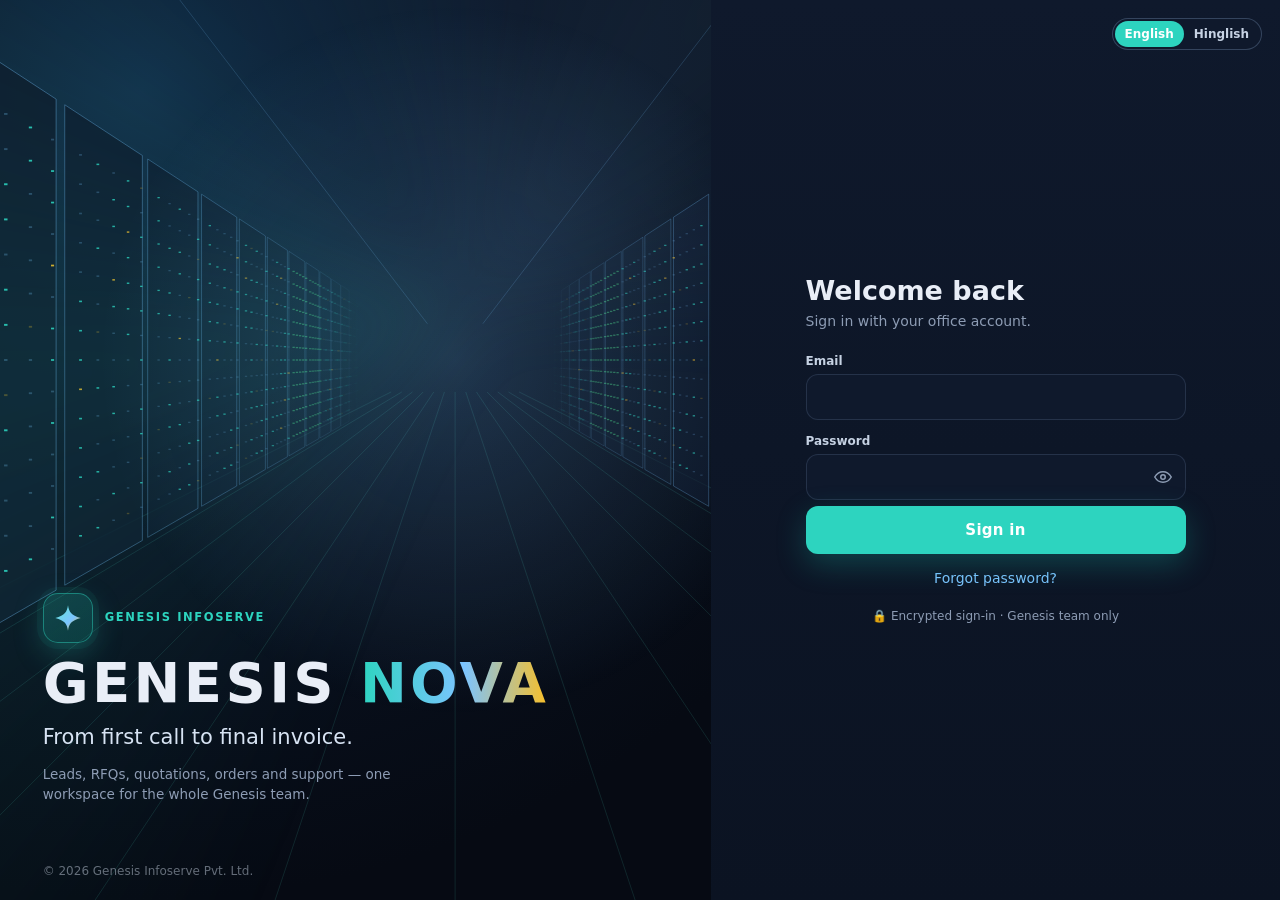
==== commit 205f3095: "Instant Gmail drafts via the person's Apps Script web app Co-Authored-By: Claude Opus 5.5 <noreply@a" ====
--- a/index.html
+++ b/index.html
@@ -3,7 +3,7 @@
 <head>
   <meta charset="utf-8">
   <meta name="viewport" content="width=device-width, initial-scale=1">
-  <meta http-equiv="Content-Security-Policy" content="default-src 'self'; script-src 'self'; style-src 'self' 'unsafe-inline' https://fonts.googleapis.com; font-src https://fonts.gstatic.com; img-src 'self' data: blob: https://*.supabase.co; connect-src 'self' https://*.supabase.co wss://*.supabase.co https://login.microsoftonline.com https://graph.microsoft.com; object-src 'none'; frame-src https://login.microsoftonline.com; base-uri 'none'; form-action 'self'; upgrade-insecure-requests">
+  <meta http-equiv="Content-Security-Policy" content="default-src 'self'; script-src 'self'; style-src 'self' 'unsafe-inline' https://fonts.googleapis.com; font-src https://fonts.gstatic.com; img-src 'self' data: blob: https://*.supabase.co; connect-src 'self' https://*.supabase.co wss://*.supabase.co https://script.google.com https://script.googleusercontent.com https://login.microsoftonline.com https://graph.microsoft.com; object-src 'none'; frame-src https://login.microsoftonline.com; base-uri 'none'; form-action 'self'; upgrade-insecure-requests">
   <meta name="referrer" content="no-referrer">
   <meta name="robots" content="noindex, nofollow">
   <title>Genesis Nova</title>
--- a/styles.css
+++ b/styles.css
@@ -589,3 +589,10 @@
 .sigprev img { margin-top: 0 !important; }
 #cPreview img { max-width: 100%; height: auto; }
 @media (max-width: 640px) { .sigtip img { display: none; } }
+
+/* email banners (max 5) */
+.eb-list { display: grid; gap: 10px; }
+.eb-item { display: block; border: 2px solid var(--line); border-radius: var(--r-sm); padding: 10px 12px; cursor: pointer; background: var(--surface); }
+.eb-item.on { border-color: var(--accent); background: var(--accent-soft); }
+.eb-item .eb-top { display: flex; align-items: center; gap: 8px; margin-bottom: 8px; flex-wrap: wrap; }
+.eb-item img { display: block; width: 100%; max-width: 600px; height: auto; border-radius: 4px; background: #fff; border: 1px solid var(--line); margin-bottom: 6px; }
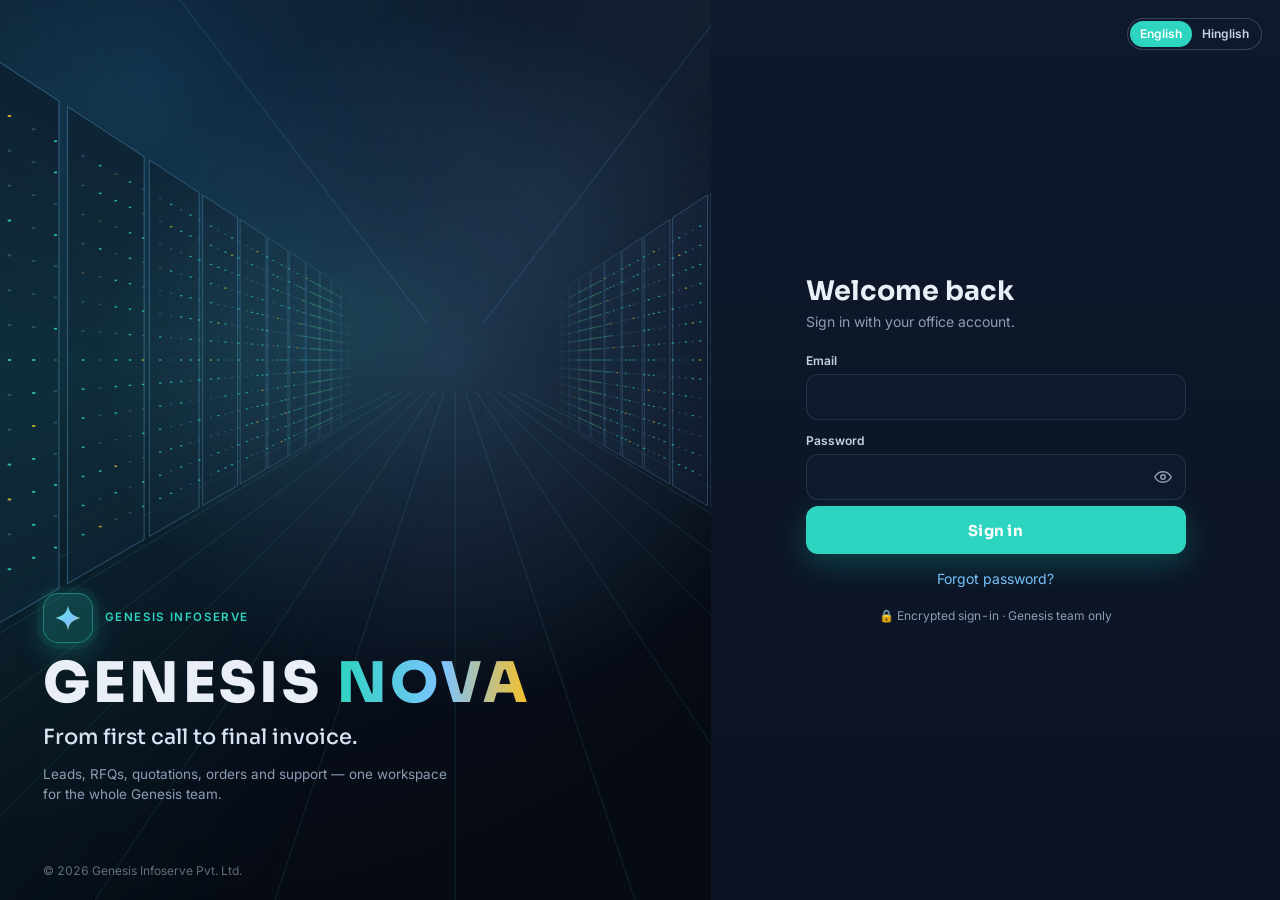
==== commit 46153bd7: "Speed: one-round-trip boot, paced realtime refreshes, bundled fonts - profile, team and settings loa" ====
--- a/index.html
+++ b/index.html
@@ -3,7 +3,7 @@
 <head>
   <meta charset="utf-8">
   <meta name="viewport" content="width=device-width, initial-scale=1">
-  <meta http-equiv="Content-Security-Policy" content="default-src 'self'; script-src 'self'; style-src 'self' 'unsafe-inline' https://fonts.googleapis.com; font-src https://fonts.gstatic.com; img-src 'self' data: blob: https://*.supabase.co; connect-src 'self' https://*.supabase.co wss://*.supabase.co https://script.google.com https://script.googleusercontent.com https://login.microsoftonline.com https://graph.microsoft.com; object-src 'none'; frame-src https://login.microsoftonline.com; base-uri 'none'; form-action 'self'; upgrade-insecure-requests">
+  <meta http-equiv="Content-Security-Policy" content="default-src 'self'; script-src 'self'; style-src 'self' 'unsafe-inline'; font-src 'self'; img-src 'self' data: blob: https://*.supabase.co; connect-src 'self' https://*.supabase.co wss://*.supabase.co https://script.google.com https://script.googleusercontent.com https://login.microsoftonline.com https://graph.microsoft.com; object-src 'none'; frame-src https://login.microsoftonline.com; base-uri 'none'; form-action 'self'; upgrade-insecure-requests">
   <meta name="referrer" content="no-referrer">
   <meta name="robots" content="noindex, nofollow">
   <title>Genesis Nova</title>
@@ -12,9 +12,7 @@
   <meta name="theme-color" content="#0f766e">
   <link rel="apple-touch-icon" href="icon-192.png">
   <meta name="apple-mobile-web-app-capable" content="yes">
-  <link rel="preconnect" href="https://fonts.googleapis.com">
-  <link rel="preconnect" href="https://fonts.gstatic.com" crossorigin>
-  <link rel="stylesheet" href="https://fonts.googleapis.com/css2?family=Inter:wght@400;500;600;700;800&family=Sora:wght@600;700;800&display=swap">
+  <link rel="preload" href="fonts/inter-latin.woff2" as="font" type="font/woff2" crossorigin>
   <link rel="stylesheet" href="styles.css">
   <script src="frame-guard.js"></script>
   <script src="supabase.js" defer></script>
--- a/styles.css
+++ b/styles.css
@@ -2,6 +2,11 @@
    Genesis CRM — design tokens + components
    Light is default; dark via [data-theme="dark"] or system preference.
    =================================================================== */
+/* fonts ship with the app: no wait on Google before the first paint, and they work offline (SIL OFL, see fonts/) */
+@font-face { font-family: "Inter"; font-style: normal; font-display: swap; font-weight: 100 900; src: url(fonts/inter-latin.woff2) format("woff2"); unicode-range: U+0000-00FF,U+0131,U+0152-0153,U+02BB-02BC,U+02C6,U+02DA,U+02DC,U+0304,U+0308,U+0329,U+2000-206F,U+20AC,U+2122,U+2191,U+2193,U+2212,U+2215,U+FEFF,U+FFFD; }
+@font-face { font-family: "Inter"; font-style: normal; font-display: swap; font-weight: 100 900; src: url(fonts/inter-latin-ext.woff2) format("woff2"); unicode-range: U+0100-02BA,U+02BD-02C5,U+02C7-02CC,U+02CE-02D7,U+02DD-02FF,U+0304,U+0308,U+0329,U+1D00-1DBF,U+1E00-1E9F,U+1EF2-1EFF,U+2020,U+20A0-20AB,U+20AD-20C0,U+2113,U+2C60-2C7F,U+A720-A7FF; }
+@font-face { font-family: "Sora"; font-style: normal; font-display: swap; font-weight: 100 800; src: url(fonts/sora-latin.woff2) format("woff2"); unicode-range: U+0000-00FF,U+0131,U+0152-0153,U+02BB-02BC,U+02C6,U+02DA,U+02DC,U+0304,U+0308,U+0329,U+2000-206F,U+20AC,U+2122,U+2191,U+2193,U+2212,U+2215,U+FEFF,U+FFFD; }
+@font-face { font-family: "Sora"; font-style: normal; font-display: swap; font-weight: 100 800; src: url(fonts/sora-latin-ext.woff2) format("woff2"); unicode-range: U+0100-02BA,U+02BD-02C5,U+02C7-02CC,U+02CE-02D7,U+02DD-02FF,U+0304,U+0308,U+0329,U+1D00-1DBF,U+1E00-1E9F,U+1EF2-1EFF,U+2020,U+20A0-20AB,U+20AD-20C0,U+2113,U+2C60-2C7F,U+A720-A7FF; }
 :root {
   --bg: #f6f7f9; --surface: #ffffff; --surface-2: #f1f3f6; --hover: #eef1f5;
   --line: #e3e7ed; --line-2: #d3d9e1;
@@ -117,7 +122,7 @@
 .main { min-width: 0; display: flex; flex-direction: column; }
 .top {
   position: sticky; top: 0; z-index: 20; height: 56px; display: flex; align-items: center; gap: 10px;
-  padding: 0 24px; background: color-mix(in srgb, var(--bg) 88%, transparent); backdrop-filter: blur(8px);
+  padding: 0 24px; background: color-mix(in srgb, var(--bg) 97%, transparent);
   border-bottom: 1px solid var(--line);
 }
 .top h1 { font-size: 17px; margin: 0; font-weight: 650; letter-spacing: -.01em; min-width: 0; overflow: hidden; text-overflow: ellipsis; white-space: nowrap; }
@@ -443,7 +448,7 @@
 .n-txt { font-size: 12.5px; color: var(--mu); margin-top: 2px; overflow-wrap: anywhere; display: -webkit-box; -webkit-line-clamp: 2; -webkit-box-orient: vertical; overflow: hidden; }
 .n-dot { position: absolute; right: 8px; top: 50%; width: 7px; height: 7px; border-radius: 50%; background: var(--accent); transform: translateY(-50%); }
 .notif.unread .n-body { padding-right: 10px; }
-.n-day { position: sticky; top: 0; z-index: 1; display: flex; justify-content: space-between; align-items: center; padding: 7px 14px; font-size: 11.5px; font-weight: 700; letter-spacing: .04em; text-transform: uppercase; color: var(--mu); background: color-mix(in srgb, var(--surface) 92%, transparent); backdrop-filter: blur(6px); border-bottom: 1px solid var(--line); }
+.n-day { position: sticky; top: 0; z-index: 1; display: flex; justify-content: space-between; align-items: center; padding: 7px 14px; font-size: 11.5px; font-weight: 700; letter-spacing: .04em; text-transform: uppercase; color: var(--mu); background: color-mix(in srgb, var(--surface) 98%, transparent); border-bottom: 1px solid var(--line); }
 .n-dc { font-weight: 600; background: var(--hover); border-radius: 99px; padding: 1px 7px; letter-spacing: 0; }
 .n-count { margin-left: 8px; background: var(--accent); color: var(--on-accent); border-radius: 99px; font-size: 11.5px; font-weight: 700; padding: 1px 8px; }
 .n-tabs { display: flex; gap: 6px; padding: 0 14px 10px; border-bottom: 1px solid var(--line); }
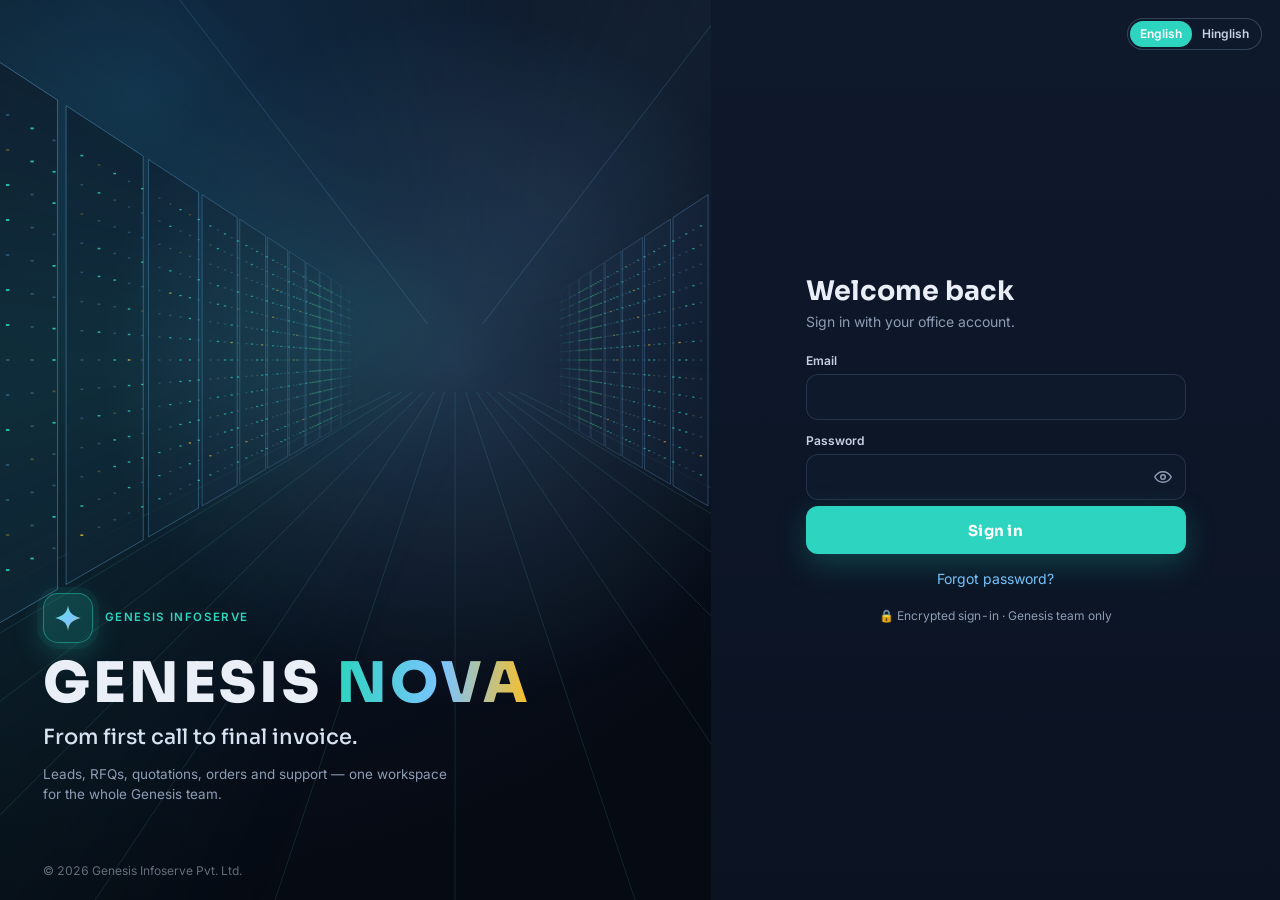
==== commit 8120d20a: "Quotation PDF = the customer's online page, with working tick boxes and totals The CRM draws quote.h" ====
--- a/index.html
+++ b/index.html
@@ -3,7 +3,7 @@
 <head>
   <meta charset="utf-8">
   <meta name="viewport" content="width=device-width, initial-scale=1">
-  <meta http-equiv="Content-Security-Policy" content="default-src 'self'; script-src 'self'; style-src 'self' 'unsafe-inline'; font-src 'self'; img-src 'self' data: blob: https://*.supabase.co; connect-src 'self' https://*.supabase.co wss://*.supabase.co https://script.google.com https://script.googleusercontent.com https://login.microsoftonline.com https://graph.microsoft.com; object-src 'none'; frame-src https://login.microsoftonline.com; base-uri 'none'; form-action 'self'; upgrade-insecure-requests">
+  <meta http-equiv="Content-Security-Policy" content="default-src 'self'; script-src 'self'; style-src 'self' 'unsafe-inline'; font-src 'self'; img-src 'self' data: blob: https://*.supabase.co; connect-src 'self' https://*.supabase.co wss://*.supabase.co https://script.google.com https://script.googleusercontent.com https://login.microsoftonline.com https://graph.microsoft.com; object-src 'none'; frame-src 'self' https://login.microsoftonline.com; base-uri 'none'; form-action 'self'; upgrade-insecure-requests">
   <meta name="referrer" content="no-referrer">
   <meta name="robots" content="noindex, nofollow">
   <title>Genesis Nova</title>
--- a/styles.css
+++ b/styles.css
@@ -601,3 +601,222 @@
 .eb-item.on { border-color: var(--accent); background: var(--accent-soft); }
 .eb-item .eb-top { display: flex; align-items: center; gap: 8px; margin-bottom: 8px; flex-wrap: wrap; }
 .eb-item img { display: block; width: 100%; max-width: 600px; height: auto; border-radius: 4px; background: #fff; border: 1px solid var(--line); margin-bottom: 6px; }
+
+/* ---------- quotation: notes, terms & annexure (rich text) ---------- */
+.lbl-hint { font-weight: 400; color: var(--mu); }
+.qth { display: flex; align-items: center; gap: 2px; min-height: 30px; }
+.qth label.f { margin: 0 6px 0 0; }
+.qth .qtauto { margin-left: 6px; }
+.qth .qtundo { margin-left: auto; }
+.qtbox > select.input { margin-top: 4px; }
+.qtpl { margin-top: 14px; border-color: var(--accent); }
+.qtdef { display: flex; gap: 8px; align-items: center; margin-top: 10px; font-size: 13px; }
+.rte { margin-top: 8px; border: 1px solid var(--line-2); border-radius: var(--r-sm); background: var(--surface); overflow: hidden; }
+.rte:focus-within { border-color: var(--accent); box-shadow: 0 0 0 3px var(--accent-soft); }
+.rte-bar { display: flex; flex-wrap: wrap; align-items: center; gap: 1px; padding: 4px; border-bottom: 1px solid var(--line); background: var(--surface-2); }
+.rte-b { min-width: 28px; height: 28px; padding: 0 6px; border: 0; border-radius: 6px; background: transparent; color: var(--tx); font: 600 13px/1 Inter, system-ui, sans-serif; cursor: pointer; white-space: nowrap; }
+.rte-b:hover, .rte-sel:hover { background: var(--hover); }
+.rte-b:focus-visible, .rte-sel:focus-visible { outline: 2px solid var(--accent); outline-offset: -2px; }
+.rte-sel { -webkit-appearance: none; appearance: none; height: 28px; width: auto; border: 0; border-radius: 6px; background: transparent none; color: var(--tx); font: 500 12.5px Inter, system-ui, sans-serif; padding: 0 7px; cursor: pointer; }
+.rte-sel option { color: #111827; background: #fff; }
+.rte-sep { width: 1px; height: 18px; background: var(--line-2); margin: 0 4px; }
+.rte-body { min-height: 190px; max-height: 340px; overflow-y: auto; resize: vertical; padding: 10px 12px; background: #fff; color: #111827; outline: none; }
+.rte-body:empty::before { content: attr(data-ph); color: #8a93a0; pointer-events: none; }
+.rte.max { position: fixed; inset: 0; z-index: 90; display: flex; flex-direction: column; margin: 0; border-radius: 0; }
+.rte.max .rte-body { flex: 1; max-height: none; resize: none; }
+.modal.rte-max { transform: none; left: 0; top: 0; width: 100vw; height: 100vh; max-height: none; border-radius: 0; animation: none; }
+.rich { font-size: 13px; line-height: 1.5; overflow-wrap: break-word; }
+.rich > :first-child { margin-top: 0; }
+.rich p { margin: 0 0 6px; }
+.rich ol, .rich ul { margin: 0 0 6px; padding-left: 22px; }
+.rich li { margin: 2px 0; }
+.rich h3 { font-size: 15px; margin: 10px 0 6px; }
+.rich h4 { font-size: 13.5px; margin: 8px 0 4px; }
+.rich blockquote { margin: 0 0 6px 24px; padding: 0; border: 0; }
+.rich table { border-collapse: collapse; width: 100%; margin: 6px 0 10px; }
+.rich th, .rich td { border: 1px solid #c9ced6; padding: 5px 8px; text-align: left; vertical-align: top; min-width: 40px; }
+.rich th { background: #f1f3f6; font-weight: 600; }
+.rich hr { border: 0; border-top: 1px solid #c9ced6; margin: 10px 0; }
+.rich a { color: #0f766e; }
+.qdoc .rich { font-size: 12px; }
+.qdoc .rich table { margin-top: 6px; }
+.qdoc .qsec h4 { margin: 14px 0 6px; font-size: 13px; }
+@media print { html, body { background: #fff !important; } }
+.qdoc .hd > div:last-child { white-space: nowrap; }
+.qdoc .qannex { break-before: page; page-break-before: always; padding-top: 4px; }
+.qdoc .qannex .hd2 { display: flex; justify-content: space-between; gap: 12px; border-bottom: 2px solid #0f766e; padding-bottom: 8px; margin-bottom: 12px; font-size: 13px; }
+.rte-sel[data-s="color"] { width: 46px; } .rte-sel[data-s="block"] { width: 70px; } .rte-sel[data-s="size"] { width: 62px; }
+
+/* ---------- quotation: tick = item counts in the total ---------- */
+#qi .qchk { width: 36px; text-align: center; padding-left: 6px; padding-right: 6px; }
+.qchk input { width: 17px; height: 17px; accent-color: var(--accent); cursor: pointer; vertical-align: middle; margin: 0; }
+#qi tr.opt td:not(.qchk):not(:last-child) { opacity: .55; }
+.opt-tag { display: inline-block; margin-top: 3px; padding: 1px 7px; border-radius: 99px; font-size: 10.5px; font-weight: 650; background: var(--warn-soft); color: var(--warn); }
+.qtickhint { font-size: 12px; margin: 8px 0 0; }
+.qso { display: flex; gap: 8px; align-items: flex-start; margin-top: 8px; font-size: 12.5px; color: var(--tx-2); cursor: pointer; }
+.qso input { margin-top: 2px; accent-color: var(--accent); }
+.opt-sum { font-size: 12.5px; margin: 6px 0 0; color: var(--warn); font-weight: 600; }
+.qdoc .qopt h4 { margin: 14px 0 2px; font-size: 13px; }
+.qdoc .qopt h4 span { font-weight: 400; color: #555; font-size: 11.5px; }
+.qdoc .qopt table { margin-top: 6px; }
+
+/* ---------- quotation: customer search, terms bar, AMC, specs, charges ---------- */
+.qcust .qcs { position: relative; }
+.qcs-list { position: absolute; z-index: 30; left: 0; right: 0; top: 100%; margin-top: 4px; background: var(--surface); border: 1px solid var(--line-2); border-radius: var(--r-sm); box-shadow: var(--shadow-lg); max-height: 320px; overflow-y: auto; }
+.qcs-i { display: flex; flex-direction: column; align-items: flex-start; gap: 1px; width: 100%; padding: 8px 12px; border: 0; background: none; color: var(--tx); text-align: left; cursor: pointer; font: inherit; }
+.qcs-i:hover, .qcs-i:focus { background: var(--hover); }
+.qcs-i span { font-size: 12px; color: var(--mu); }
+.qcs-e { padding: 10px 12px; font-size: 12.5px; color: var(--mu); }
+.qcust .qsite { grid-column: span 2; }
+.qbar { display: grid; grid-template-columns: 150px 210px 1fr 1fr 1fr; gap: 0 12px; padding: 4px 12px 12px; border: 1px solid var(--line); border-radius: var(--r); background: var(--surface-2); }
+.qval { display: flex; align-items: center; gap: 4px; }
+.qval .input { width: 64px; flex: none; }
+.qval-d { font-size: 12px; color: var(--mu); margin-right: 2px; }
+.qval .chip { height: 24px; padding: 0 8px; }
+.qamc { border: 1px solid var(--accent); border-radius: var(--r); padding: 10px 12px 12px; background: var(--accent-soft); }
+.qamc-h { font-weight: 650; font-size: 13.5px; }
+.qamc-g { display: grid; grid-template-columns: repeat(4, 1fr); gap: 0 12px; }
+.qadd-row { display: flex; flex-wrap: wrap; gap: 6px; margin-top: 8px; }
+.qdet { margin-top: 6px; }
+.qdet textarea { min-height: 52px; font-size: 12.5px; }
+.qrow-x { display: flex; gap: 10px; align-items: center; flex-wrap: wrap; margin-top: 3px; }
+.linkbtn { border: 0; background: none; padding: 0; color: var(--accent); font: 600 12px Inter, system-ui, sans-serif; cursor: pointer; }
+.qhint { font-size: 11.5px; color: var(--info); }
+.qro { display: inline-flex; gap: 6px; align-items: center; cursor: pointer; }
+.qdoc .qdt { font-size: 10.5px; color: #444; white-space: pre-wrap; margin-top: 2px; }
+.qdoc .qterms { margin-top: 8px; }
+.qdoc .qterms th { width: 15%; background: #f6f7f9; font-weight: 600; }
+.qdoc .qterms td { width: 35%; }
+@media (max-width: 760px) { .qbar { grid-template-columns: 1fr 1fr; } .qamc-g { grid-template-columns: 1fr 1fr; } .qcust .qsite { grid-column: auto; } }
+
+/* ---------- OBF ---------- */
+.obf-grid { display: grid; grid-template-columns: 150px 1fr 1fr 150px auto; gap: 0 12px; align-items: end; }
+.obf-chk { display: flex; gap: 8px; align-items: center; font-size: 13px; padding-bottom: 10px; }
+.obf-cust { display: grid; grid-template-columns: 1fr 1fr; gap: 0 16px; }
+.obf-2 { display: grid; grid-template-columns: 1fr 1fr; gap: 0 10px; }
+.obf-it .input { min-width: 0; }
+.obf-it td:nth-child(2) { min-width: 220px; }
+.obf-it td:nth-child(8), .obf-it td:nth-child(3), .obf-it td:nth-child(4) { width: 92px; }
+.obf-it .obf-det { margin-top: 4px; min-height: 44px; font-size: 12px; }
+.obf-it .input.need { border-color: var(--warn); background: var(--warn-soft); }
+.obf-foot { display: grid; grid-template-columns: 1fr 1fr; gap: 16px; }
+.obf-box { border: 1px solid var(--line); border-radius: var(--r); padding: 12px; }
+.obf-auto { display: flex; flex-direction: column; gap: 2px; margin-top: 10px; padding: 8px 10px; border-radius: var(--r-sm); background: var(--surface-2); font-size: 12.5px; }
+.obf-auto span { color: var(--mu); font-size: 11.5px; }
+.m-good { color: var(--good); } .m-warn { color: var(--warn); } .m-bad { color: var(--bad); }
+.obf-ban { padding: 10px 12px; border-radius: var(--r-sm); margin-bottom: 12px; font-size: 13.5px; display: flex; gap: 10px; align-items: center; flex-wrap: wrap; }
+.obf-ban.good { background: var(--good-soft); } .obf-ban.bad { background: var(--bad-soft); } .obf-ban.warn { background: var(--warn-soft); }
+.obf-dec { border: 2px solid var(--accent); border-radius: var(--r); padding: 14px; margin-bottom: 14px; background: var(--accent-soft); }
+.obf-big { display: grid; grid-template-columns: repeat(3, 1fr); gap: 10px; }
+.obf-big div { display: flex; flex-direction: column; gap: 2px; }
+.obf-big b { font-size: 20px; }
+.obf-facts { font-size: 13px; margin: 10px 0; line-height: 1.6; }
+@media (max-width: 760px) { .obf-grid, .obf-cust, .obf-foot { grid-template-columns: 1fr 1fr; } .obf-big b { font-size: 16px; } .obf-big { grid-template-columns: 1fr 1fr 1fr; } }
+/* the printed OBF (GENINFO format) */
+.obfdoc { background: #fff; color: #000; font: 11.5px/1.45 Calibri, Carlito, Arial, sans-serif; padding: 10px 6px; }
+.obfdoc .ob-h { display: grid; grid-template-columns: 1fr auto 1fr; align-items: baseline; margin-bottom: 8px; }
+.obfdoc .ob-t { text-decoration: underline; font-size: 12.5px; }
+.obfdoc .ob-no { text-align: right; font-size: 12.5px; }
+.obfdoc table { width: 100%; border-collapse: collapse; }
+.obfdoc .ob-top td, .obfdoc .ob-bot td { vertical-align: top; padding: 0 8px 0 0; }
+.obfdoc .ob-l { width: 55%; } .obfdoc .ob-r { width: 45%; padding-left: 24px !important; }
+.obfdoc .ob-k { font-weight: 700; white-space: nowrap; }
+.obfdoc .ob-v { border-bottom: 1px solid #000; padding: 0 4px; min-height: 16px; }
+.obfdoc div.ob-v { margin-left: 14px; font-weight: 700; }
+.obfdoc .ob-f { display: flex; gap: 6px; align-items: baseline; margin-top: 3px; }
+.obfdoc .ob-f .ob-v { flex: 1; }
+.obfdoc .ob-it { margin-top: 14px; }
+.obfdoc .ob-it th, .obfdoc .ob-it td { border: 1px solid #000; padding: 2px 5px; font-size: 11px; }
+.obfdoc .ob-it th { font-weight: 700; text-align: center; }
+.obfdoc .ob-it td { font-weight: 700; height: 18px; }
+.obfdoc .ob-it tr.e td { height: 18px; }
+.obfdoc .ob-it tfoot td { border: 0; } .obfdoc .ob-it tfoot td.r { border: 1px solid #000; }
+.obfdoc .r { text-align: right; } .obfdoc .c { text-align: center; }
+.obfdoc .ob-bot { margin-top: 12px; }
+.obfdoc .ob-box { border: 1px solid #000; padding: 4px 8px 6px; margin-bottom: 10px; font-size: 11px; }
+.obfdoc .ob-bh { text-align: center; font-weight: 700; margin-bottom: 2px; }
+.obfdoc .ob-rem { margin-top: 10px; font-size: 11px; }
+
+.modal.obf-modal { width: min(1120px, calc(100vw - 24px)); }
+.obl-h { display: flex; gap: 8px; align-items: baseline; flex-wrap: wrap; margin-bottom: 8px; font-size: 13.5px; }
+.obl { display: grid; grid-template-columns: 24px minmax(220px, 1.4fr) minmax(230px, 1fr) minmax(260px, 1.2fr); gap: 14px; padding: 12px; border: 1px solid var(--line); border-radius: var(--r); margin-bottom: 10px; background: var(--surface); }
+.obl-n { font-weight: 700; color: var(--mu); padding-top: 30px; }
+.obl label.f:first-child, .obl .obl-3 label.f, .obl .obl-2 label.f { margin-top: 0; }
+.obl-3 { display: grid; grid-template-columns: 1fr 72px 96px; gap: 8px; }
+.obl-2 { display: grid; grid-template-columns: 1fr 1fr; gap: 8px; }
+.obl .obf-det { margin-top: 6px; min-height: 64px; font-size: 12.5px; }
+.obl .input.need { border-color: var(--warn); background: var(--warn-soft); }
+.obl-calc, .obl-cn { margin-top: 10px; font-size: 13px; color: var(--tx-2); }
+@media (max-width: 760px) { .obl { grid-template-columns: 1fr; gap: 6px; } .obl-n { padding: 0; } }
+.qth { flex-wrap: wrap; row-gap: 4px; }
+.qth .qtauto { white-space: normal; text-align: left; line-height: 1.35; padding-top: 3px; padding-bottom: 3px; }
+
+/* ---------- automations card ---------- */
+.au-list { display: flex; flex-direction: column; gap: 8px; }
+.au-row { display: grid; grid-template-columns: 230px 1fr; gap: 4px 14px; padding: 10px 12px; border: 1px solid var(--line); border-radius: var(--r); }
+.au-on { display: flex; gap: 8px; align-items: center; cursor: pointer; }
+.au-on input { accent-color: var(--accent); width: 16px; height: 16px; }
+.au-desc { font-size: 12.5px; align-self: center; }
+.au-opt { grid-column: 2; display: flex; flex-wrap: wrap; gap: 8px 14px; align-items: center; }
+.au-opt:empty { display: none; }
+.au-opt select.input { width: auto; min-width: 200px; height: 32px; }
+.au-opt label { display: flex; gap: 6px; align-items: center; font-size: 12.5px; color: var(--tx-2); }
+.au-opt label .input { width: 110px; height: 32px; }
+.au-log td { font-size: 12.5px; }
+@media (max-width: 760px) { .au-row { grid-template-columns: 1fr; } .au-opt { grid-column: 1; } }
+
+/* ---------- files: mail attachments + ticket photos ---------- */
+.files { margin: 10px 0; }
+.files-t { font-size: 12.5px; color: var(--mu); margin-bottom: 6px; font-weight: 600; }
+.fpics { display: flex; flex-wrap: wrap; gap: 8px; margin-bottom: 8px; }
+.fpic { width: 96px; height: 96px; padding: 0; border: 1px solid var(--line); border-radius: 10px; overflow: hidden; background: var(--surface-2); cursor: zoom-in; }
+.fpic img { width: 100%; height: 100%; object-fit: cover; display: block; }
+.fdocs { display: flex; flex-wrap: wrap; gap: 6px; }
+.fdoc { display: inline-flex; align-items: center; gap: 6px; max-width: 100%; padding: 6px 10px; border: 1px solid var(--line); border-radius: 999px;
+  background: var(--surface); color: var(--tx); font: inherit; font-size: 12.5px; cursor: pointer; }
+.fdoc .fn { overflow: hidden; text-overflow: ellipsis; white-space: nowrap; max-width: 240px; }
+.fdoc small { color: var(--mu); white-space: nowrap; }
+.fdoc.off { cursor: default; opacity: .75; }
+.fdoc:not(.off):hover { border-color: var(--accent); }
+.lbox { position: fixed; inset: 0; z-index: 200; background: rgba(5,8,12,.94); display: flex; align-items: center; justify-content: center; outline: none; }
+.lbox img { max-width: 96vw; max-height: calc(100vh - 72px); object-fit: contain; }
+.lbox-bar { position: fixed; left: 0; right: 0; bottom: 0; display: flex; align-items: center; gap: 8px; padding: 10px 14px; color: #e9eef7;
+  background: rgba(0,0,0,.6); font-size: 13px; }
+.lbox-bar .fn { overflow: hidden; text-overflow: ellipsis; white-space: nowrap; min-width: 0; }
+.lbox-bar button, .lbox-bar a { color: #fff; background: rgba(255,255,255,.14); border: 0; border-radius: 8px; min-width: 38px; height: 36px; font-size: 18px;
+  cursor: pointer; display: inline-flex; align-items: center; justify-content: center; text-decoration: none; }
+@media (max-width: 600px) { .fpic { width: 84px; height: 84px; } .fdoc .fn { max-width: 170px; } }
+
+/* ---------- phone notifications card ---------- */
+.pushcard .row { gap: 8px; }
+.pushcard ol { margin: 6px 0 0; padding-left: 18px; line-height: 1.7; font-size: 13px; }
+.pushcard .devs { font-size: 12.5px; color: var(--mu); margin-top: 6px; }
+#ibFiles .files { margin: 0; padding: 0 18px 12px; }
+
+/* ---------- a field that breaks a rule (quotation checks) ---------- */
+.input.bad, .input[aria-invalid="true"] { border-color: var(--bad) !important; box-shadow: 0 0 0 3px color-mix(in srgb, var(--bad) 18%, transparent); }
+
+/* ---------- quotation: line table in the reference format ---------- */
+.qmeta { display: flex; flex-wrap: wrap; gap: 6px 10px; margin-top: 5px; }
+.qmeta label { display: flex; align-items: center; gap: 5px; font-size: 11.5px; color: var(--mu); }
+.qmeta .input { height: 28px; width: 92px; font-size: 12px; padding: 3px 7px; }
+.qdoc .qlines { font-size: 11px; }
+.qdoc .qlines th { font-size: 10.5px; vertical-align: middle; }
+.qdoc .qlines td { vertical-align: middle; }
+.qdoc .qlines .c { text-align: center; }
+.qdoc .qlines .qdt { font-style: italic; }
+.qdoc .qlines .qtot td { border-top: 0; }
+.qdoc .qlines td.nob { border: 0; background: none; }
+
+/* ---------- quotation PDF for mails ---------- */
+.pdf-stage { position: fixed; left: -20000px; top: 0; width: 794px; background: #fff; pointer-events: none; z-index: -1; }
+.qdoc .qlinkbox { margin: 10px 0 0; padding: 8px 12px; border: 1px solid #99d5cd; background: #effaf8; border-radius: 6px; font-size: 12px; line-height: 1.5; }
+.qdoc .qlinkbox a { color: #0f766e; word-break: break-all; }
+.attrow { display: flex; align-items: center; flex-wrap: wrap; gap: 8px; margin-top: 10px; padding: 8px 12px; border: 1px solid var(--line); border-radius: var(--r-sm); background: var(--surface-2); font-size: 13px; }
+.attrow .att-name { overflow-wrap: anywhere; }
+.qdoc .qlines .tk { width: 22px; padding-left: 2px; padding-right: 2px; }
+.qdoc .qopt-tag { font-weight: 400; font-size: 10px; color: #0f766e; border: 1px solid #99d5cd; border-radius: 3px; padding: 0 4px; margin-left: 4px; }
+.qdoc .qpick-note { color: #555; font-size: 11px; }
+.qdoc .qwords span { display: inline-block; min-width: 560px; }
+.qdoc .qpickbox { margin-top: 8px; padding: 5px 10px; font-size: 11px; line-height: 1.45; }
+.qdoc .qpickbox .qpick-note { font-size: 10px; }
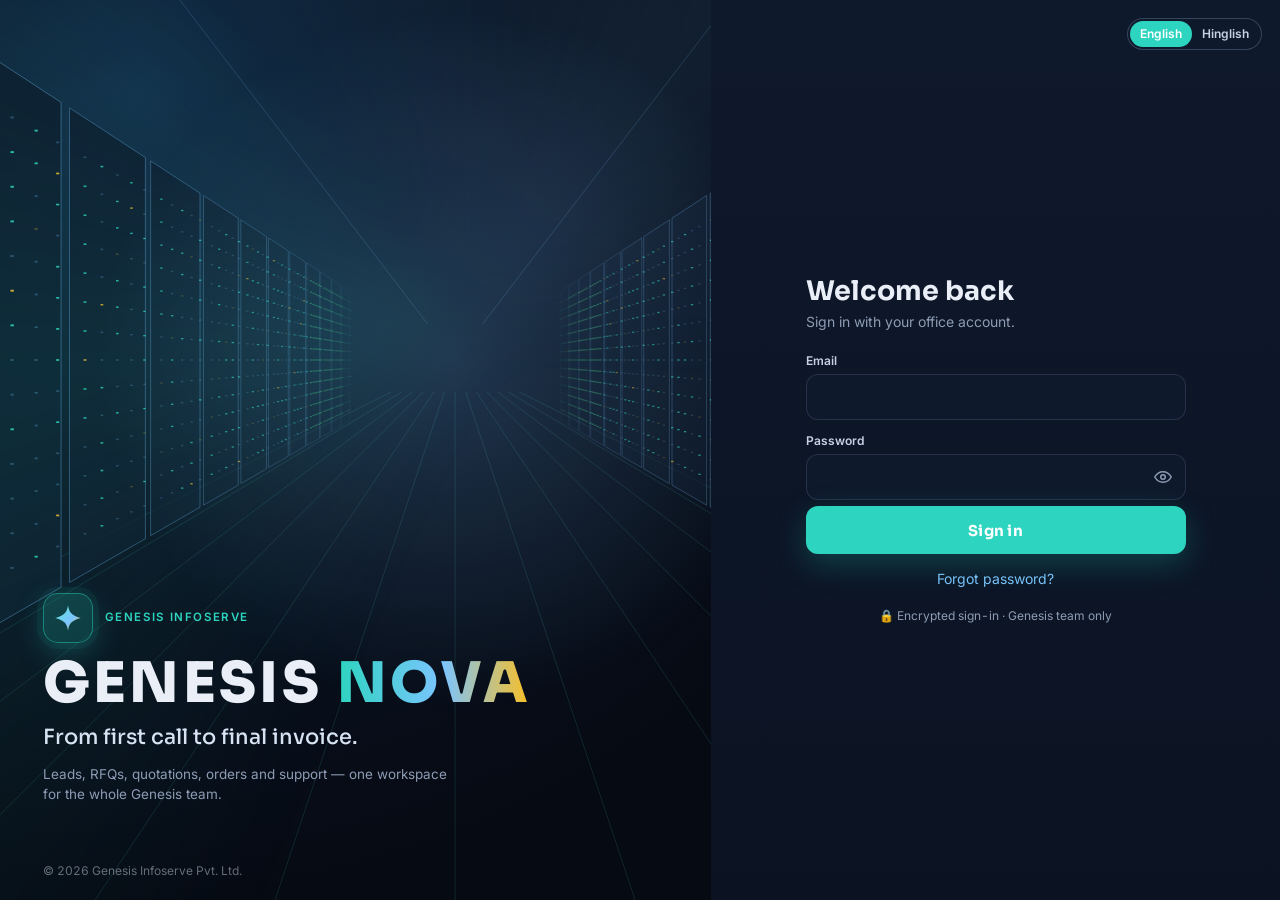
==== commit 7867f036: "Faster + smoother: cached translations, fewer boot calls, preloads, load bar, skeletons, gentle anim" ====
--- a/index.html
+++ b/index.html
@@ -13,10 +13,11 @@
   <link rel="apple-touch-icon" href="icon-192.png">
   <meta name="apple-mobile-web-app-capable" content="yes">
   <link rel="preload" href="fonts/inter-latin.woff2" as="font" type="font/woff2" crossorigin>
+  <link rel="preload" href="fonts/sora-latin.woff2" as="font" type="font/woff2" crossorigin>
   <link rel="stylesheet" href="styles.css">
   <script src="frame-guard.js"></script>
   <script src="supabase.js" defer></script>
-  <link rel="modulepreload" href="core.js"><link rel="modulepreload" href="comms.js"><link rel="modulepreload" href="biz.js"><link rel="modulepreload" href="i18n.js"><link rel="modulepreload" href="data.js"><link rel="modulepreload" href="config.js"><link rel="modulepreload" href="login-fx.js">
+  <link rel="modulepreload" href="core.js"><link rel="modulepreload" href="comms.js"><link rel="modulepreload" href="biz.js"><link rel="modulepreload" href="i18n.js"><link rel="modulepreload" href="data.js"><link rel="modulepreload" href="config.js"><link rel="modulepreload" href="login-fx.js"><link rel="modulepreload" href="lprod.js"><link rel="modulepreload" href="obf.js"><link rel="modulepreload" href="vpo.js"><link rel="modulepreload" href="rte.js"><link rel="modulepreload" href="qpdf.js"><link rel="modulepreload" href="qpick.js"><link rel="modulepreload" href="qcheck.js"><link rel="modulepreload" href="push.js"><link rel="modulepreload" href="files.js">
   <script type="module" src="main.js"></script>
 </head>
 <body>
--- a/styles.css
+++ b/styles.css
@@ -820,3 +820,66 @@
 .qdoc .qwords span { display: inline-block; min-width: 560px; }
 .qdoc .qpickbox { margin-top: 8px; padding: 5px 10px; font-size: 11px; line-height: 1.45; }
 .qdoc .qpickbox .qpick-note { font-size: 10px; }
+
+/* lead products picker (lprod.js) */
+.ppick { border: 1px solid var(--line); border-radius: var(--r-sm); background: var(--surface-2); padding: 10px; }
+.ppick-sel { display: flex; flex-wrap: wrap; gap: 6px; min-height: 26px; align-items: center; margin-bottom: 8px; }
+.ppick-sel .chip b { margin-left: 6px; font-weight: 700; }
+.ppick-q { margin-bottom: 8px; }
+.ppick-list { max-height: 260px; overflow: auto; display: grid; gap: 8px; }
+.ppick-gt { font-size: 11.5px; font-weight: 600; color: var(--mu); text-transform: uppercase; letter-spacing: .04em; margin-bottom: 4px; }
+.cprod { display: flex; flex-wrap: wrap; align-items: center; gap: 6px; margin-top: 10px; padding: 8px 12px; border: 1px dashed var(--line-2); border-radius: var(--r-sm); font-size: 13px; }
+.cprod .badge { margin: 0; }
+
+/* lead drawer: products strip at the top */
+.lprods { margin: 0 0 14px; padding: 10px 12px; border-radius: var(--r-sm); background: var(--accent-soft); border: 1px solid color-mix(in srgb, var(--accent) 22%, transparent); }
+.lprods.none { background: var(--surface-2); border: 1px dashed var(--line-2); }
+.lprods-h { display: flex; align-items: center; gap: 8px; }
+.lprods-t { font-size: 12.5px; font-weight: 600; color: var(--tx-2); flex: 1; }
+.lprods-c { display: flex; flex-wrap: wrap; gap: 6px; margin-top: 8px; }
+.lprods-c:empty { display: none; }
+.pchip { display: inline-flex; align-items: center; gap: 4px; height: 26px; padding: 0 10px; border-radius: 99px; font-size: 12.5px; font-weight: 600;
+  background: var(--accent); color: var(--on-accent); border: 1px solid var(--accent); }
+.pchip button { border: 0; background: transparent; color: inherit; cursor: pointer; padding: 0 0 0 2px; font-size: 11px; opacity: .8; }
+.pchip button:hover { opacity: 1; }
+.pchip.add { background: var(--surface); color: var(--accent); border: 1px dashed var(--accent); font-weight: 500; cursor: pointer; }
+.pchip.add:hover { background: var(--accent-soft); }
+.pchip.add[disabled] { opacity: .5; cursor: default; }
+.lprods-f { font-size: 12px; color: var(--mu); margin-top: 8px; }
+
+/* inbox: ready replies */
+.smartrep { margin: 12px 0 0; padding: 10px 12px; border: 1px solid color-mix(in srgb, var(--accent) 25%, transparent); border-radius: var(--r-sm); background: var(--accent-soft); }
+.smartrep-h { font-size: 13px; }
+.smartrep-items { margin-top: 6px; font-size: 12.5px; display: flex; flex-wrap: wrap; gap: 4px; align-items: center; }
+.smartrep-b { display: flex; flex-wrap: wrap; gap: 6px; margin-top: 8px; }
+
+/* renewals Excel update */
+.rucols { margin-top: 6px; border: 1px solid var(--line); border-radius: var(--r-sm); padding: 8px 12px; }
+.rucols > summary { cursor: pointer; font-size: 13px; font-weight: 600; }
+.rucols[open] > summary { margin-bottom: 8px; }
+
+/* ---------- v71 · motion: page-load bar, skeletons, smoother windows ---------- */
+#nprog { position: fixed; z-index: 200; top: 0; left: 0; height: 2px; width: 0; background: linear-gradient(90deg, var(--accent), #7cc4ff); box-shadow: 0 0 8px var(--accent); opacity: 0; pointer-events: none; }
+#nprog.go { opacity: 1; animation: nprog 1.6s cubic-bezier(.1,.6,.2,1) forwards; }
+#nprog.done { opacity: 0; width: 100%; transition: width .18s ease-out, opacity .3s .18s; }
+@keyframes nprog { from { width: 0; } to { width: 85%; } }
+.skel { padding: 4px 0; animation: fade .2s .08s both; }
+.sk-bar, .sk-row { display: flex; gap: 12px; margin-bottom: 12px; }
+.sk-bar i { height: 34px; border-radius: 10px; flex: 0 0 150px; } .sk-bar i:first-child { flex: 1 1 auto; max-width: 340px; }
+.sk-row { padding: 12px 14px; background: var(--surface); border: 1px solid var(--line); border-radius: 12px; margin-bottom: 8px; }
+.sk-row i { height: 12px; border-radius: 6px; flex: 1; } .sk-row i:first-child { flex: 2; } .sk-row i:last-child { flex: .6; }
+.sk-bar i, .sk-row i { background: linear-gradient(90deg, var(--surface-2) 25%, var(--line) 50%, var(--surface-2) 75%); background-size: 300% 100%; animation: shimmer 1.2s linear infinite; }
+@keyframes shimmer { from { background-position: 100% 0; } to { background-position: 0 0; } }
+.page.stale { opacity: .78; transition: opacity .15s; }
+/* table rows and list items glide in on first draw (first ~12 only, so long lists stay instant) */
+.page.enter .tbl tbody tr:nth-child(-n+12) { animation: rowin .26s cubic-bezier(.2,.7,.2,1) both; }
+.page.enter .tbl tbody tr:nth-child(2) { animation-delay: .02s; } .page.enter .tbl tbody tr:nth-child(3) { animation-delay: .04s; } .page.enter .tbl tbody tr:nth-child(4) { animation-delay: .06s; } .page.enter .tbl tbody tr:nth-child(5) { animation-delay: .08s; } .page.enter .tbl tbody tr:nth-child(n+6) { animation-delay: .1s; }
+@keyframes rowin { from { opacity: 0; transform: translateY(6px); } }
+.drawer { animation: slide .24s cubic-bezier(.2,.8,.2,1); }
+.modal { animation: pop .2s cubic-bezier(.2,.8,.2,1); }
+.btn:active:not(:disabled), .chip:active, .nav a:active { transform: scale(.97); }
+.toast { animation: pop2 .24s cubic-bezier(.2,.8,.2,1); }
+.card, .kpi { will-change: auto; }
+@media (prefers-reduced-motion: reduce) {
+  #nprog, .skel, .sk-bar i, .sk-row i, .page.enter .tbl tbody tr { animation: none !important; transition: none !important; }
+}
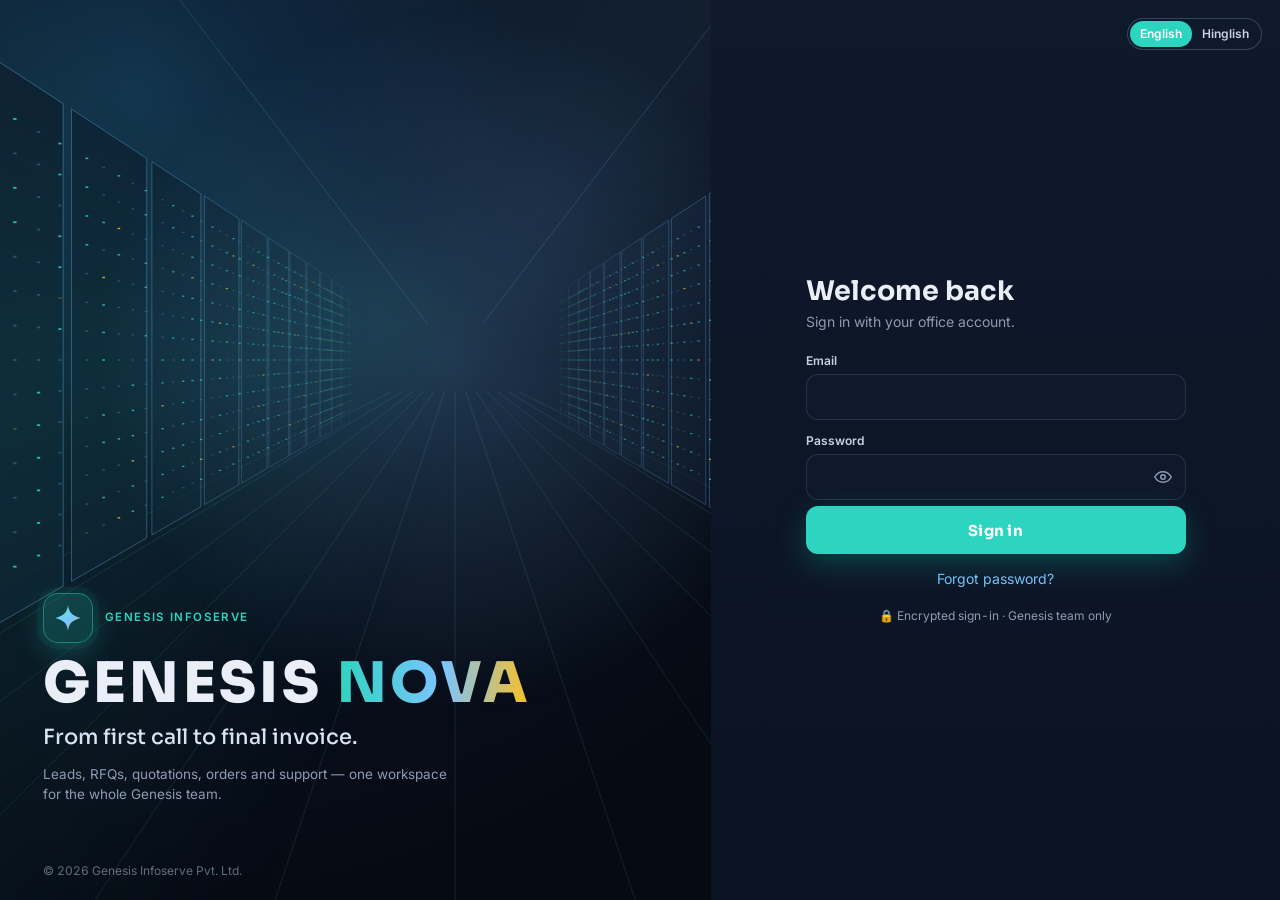
==== commit 6e15fcba: "v85: pilot-test fixes + speed (parallel page loads, faster customer sales, team counts, import histo" ====
--- a/index.html
+++ b/index.html
@@ -17,7 +17,7 @@
   <link rel="stylesheet" href="styles.css">
   <script src="frame-guard.js"></script>
   <script src="supabase.js" defer></script>
-  <link rel="modulepreload" href="core.js"><link rel="modulepreload" href="comms.js"><link rel="modulepreload" href="biz.js"><link rel="modulepreload" href="i18n.js"><link rel="modulepreload" href="data.js"><link rel="modulepreload" href="config.js"><link rel="modulepreload" href="login-fx.js"><link rel="modulepreload" href="lprod.js"><link rel="modulepreload" href="obf.js"><link rel="modulepreload" href="vpo.js"><link rel="modulepreload" href="rte.js"><link rel="modulepreload" href="qpdf.js"><link rel="modulepreload" href="qpick.js"><link rel="modulepreload" href="qcheck.js"><link rel="modulepreload" href="push.js"><link rel="modulepreload" href="files.js">
+  <link rel="modulepreload" href="core.js"><link rel="modulepreload" href="comms.js"><link rel="modulepreload" href="biz.js"><link rel="modulepreload" href="i18n.js"><link rel="modulepreload" href="data.js"><link rel="modulepreload" href="config.js"><link rel="modulepreload" href="login-fx.js"><link rel="modulepreload" href="lprod.js"><link rel="modulepreload" href="obf.js"><link rel="modulepreload" href="vpo.js"><link rel="modulepreload" href="rte.js"><link rel="modulepreload" href="qpdf.js"><link rel="modulepreload" href="qpick.js"><link rel="modulepreload" href="qcheck.js"><link rel="modulepreload" href="push.js"><link rel="modulepreload" href="files.js"><link rel="modulepreload" href="datebar.js">
   <script type="module" src="main.js"></script>
 </head>
 <body>
--- a/styles.css
+++ b/styles.css
@@ -883,3 +883,98 @@
 @media (prefers-reduced-motion: reduce) {
   #nprog, .skel, .sk-bar i, .sk-row i, .page.enter .tbl tbody tr { animation: none !important; transition: none !important; }
 }
+
+/* v75 · ERP product / vendor list import + big price list */
+.ci-card { margin-top: 14px; }
+.ci-kpis { display: grid; grid-template-columns: repeat(4, minmax(0, 1fr)); gap: 10px; }
+.ci-kpis > div { background: var(--surface-2); border-radius: 10px; padding: 10px 12px; display: flex; flex-direction: column; gap: 2px; }
+.ci-kpis b { font-size: 20px; }
+.ci-kpis span { font-size: 12px; color: var(--mu); line-height: 1.3; }
+@media (max-width: 640px) { .ci-kpis { grid-template-columns: repeat(2, minmax(0, 1fr)); } }
+.pcats { margin: 0 0 12px; flex-wrap: wrap; }
+.pcats .chip .mu { font-size: 11.5px; margin-left: 2px; }
+.pgroup .pmore { margin: 6px 12px 12px; }
+.pitem .qhint, .tbl .qhint { color: var(--accent); font-size: 12px; }
+.dropzone.over { border-color: var(--accent); background: var(--accent-soft, var(--surface-2)); }
+
+/* v76 · locked quotations, duplicate leads, customer sales */
+.qlockbar { display: flex; gap: 12px; align-items: flex-start; background: #fff7e6; border: 1px solid #f3d19c; color: #6b4a12; border-radius: 12px; padding: 12px 14px; margin: 0 0 14px; }
+.qlockbar .qlk-i { font-size: 20px; line-height: 1.2; }
+.qlockbar .qlk-t { flex: 1; display: flex; flex-direction: column; gap: 3px; font-size: 13px; }
+.qlockbar .qlk-rev a { font-weight: 600; }
+.qlocked .qlk-ro { opacity: .78; }
+.qlocked .qlk-ro input, .qlocked .qlk-ro select, .qlocked .qlk-ro textarea { background: var(--surface-2); }
+:root[data-theme="dark"] .qlockbar { background: #3a2c12; border-color: #6b5020; color: #f3d9a6; }
+@media (prefers-color-scheme: dark) { :root:not([data-theme="light"]) .qlockbar { background: #3a2c12; border-color: #6b5020; color: #f3d9a6; } }
+.ldup { border-radius: 12px; padding: 10px 12px; margin: 0 0 12px; border: 1px solid; }
+.ldup.bad { background: var(--bad-soft, #fdecec); border-color: #f1b2b2; }
+.ldup.warn { background: #fff7e6; border-color: #f3d19c; }
+.ldup-h { font-weight: 700; margin-bottom: 6px; }
+.ldup-r { display: flex; gap: 10px; align-items: center; justify-content: space-between; padding: 6px 0; border-top: 1px dashed rgba(0,0,0,.08); }
+.ldup-r:first-of-type { border-top: 0; }
+.ldup-w { display: flex; gap: 5px; flex-wrap: wrap; align-items: center; margin-top: 3px; font-size: 12px; }
+.lsales { background: var(--surface-2); border-radius: 10px; padding: 9px 12px; margin: 0 0 12px; font-size: 13.5px; }
+.sl-bar { flex-wrap: wrap; }
+.sl-kpis .v.sm { font-size: 18px; }
+.sl-trk { display: block; height: 8px; border-radius: 99px; background: var(--surface-2); overflow: hidden; }
+.sl-trk i { display: block; height: 100%; background: var(--accent); border-radius: 99px; }
+.sl-tbl tbody tr { cursor: pointer; }
+.sl-top { max-width: 260px; }
+.sl-grid { gap: 14px; margin-bottom: 14px; }
+
+/* v78 · backups */
+.bk-stale { background: #fdecec; border: 1px solid #f1b2b2; color: #8a1f1f; border-radius: 10px; padding: 10px 12px; margin: 0 0 12px; font-weight: 600; font-size: 13.5px; }
+:root[data-theme="dark"] .bk-stale { background: #3d1c1c; border-color: #7a3434; color: #f6c4c4; }
+@media (prefers-color-scheme: dark) { :root:not([data-theme="light"]) .bk-stale { background: #3d1c1c; border-color: #7a3434; color: #f6c4c4; } }
+
+/* v78 · proforma from the customer's reply + tidy inbox actions */
+.qdoc .qref { background: #f3f6fb; border-left: 4px solid #2c5fd8; padding: 8px 12px; margin: 10px 0; font-size: 13px; }
+.dealcard { border: 1px solid color-mix(in srgb, var(--accent) 35%, var(--line)); background: color-mix(in srgb, var(--accent) 5%, var(--surface)); border-radius: 14px; padding: 14px 16px; margin: 14px 0 0; }
+.deal-h { display: flex; gap: 10px; align-items: center; flex-wrap: wrap; }
+.deal-h .t { font-weight: 700; }
+.deal-h select { width: auto; height: 30px; margin-left: auto; max-width: 260px; }
+.deal-why { font-size: 13px; margin: 6px 0 10px; }
+.deal-why q { font-style: italic; color: var(--tx-2); }
+.deal-lines { display: flex; flex-direction: column; gap: 6px; }
+.deal-line { display: grid; grid-template-columns: 22px 34px 1fr auto; gap: 8px; align-items: center; padding: 8px 10px; border: 1px solid var(--line); border-radius: 10px; background: var(--surface); cursor: pointer; font-size: 13.5px; }
+.deal-line.on { border-color: var(--accent); background: color-mix(in srgb, var(--accent) 8%, var(--surface)); }
+.deal-line .dl-sr { font-weight: 700; color: var(--mu); }
+.deal-line .amt { font-variant-numeric: tabular-nums; white-space: nowrap; }
+.deal-line input { width: 16px; height: 16px; margin: 0; accent-color: var(--accent); }
+.deal-foot { display: flex; gap: 10px; align-items: center; flex-wrap: wrap; margin-top: 12px; }
+.deal-foot .sum { font-size: 13.5px; }
+.deal-foot .sum b { font-size: 16px; }
+.deal-foot .sp { flex: 1; }
+.deal-old { font-size: 12.5px; margin-top: 8px; }
+.ib-actions2 { display: flex; flex-direction: column; gap: 10px; padding: 12px 16px; border-top: 1px solid var(--line); }
+.ib-row { display: flex; gap: 8px; align-items: center; flex-wrap: wrap; }
+.ib-row .sp { flex: 1; }
+.ib-row.meta { padding-top: 10px; border-top: 1px dashed var(--line); font-size: 13px; }
+.ib-row.meta label { color: var(--mu); }
+.ib-row.meta select { width: auto; height: 30px; }
+.board-top { overflow-x: auto; overflow-y: hidden; height: 16px; margin: 0 0 8px; position: sticky; top: 56px; z-index: 4; background: var(--bg); border-radius: 8px; }
+.board-top > div { height: 1px; }
+.board-top[hidden] { display: none; }
+
+/* v82 · tidy toolbars: actions always on the right, filters in an even grid, one height for every control */
+.toolbar .tb-acts { display: flex; gap: 8px; align-items: center; margin-left: auto; flex-wrap: wrap; justify-content: flex-end; }
+.toolbar .btn, .toolbar .input, .toolbar select.input { height: 36px; }
+.toolbar .btn.sm { height: 30px; }
+.filters { display: grid; grid-template-columns: repeat(auto-fill, minmax(175px, 1fr)); gap: 8px; margin: -4px 0 12px; }
+.filters .input { width: 100%; min-width: 0; height: 36px; }
+.filters .input.on { border-color: var(--accent); background: color-mix(in srgb, var(--accent) 7%, var(--surface)); font-weight: 600; }
+.filters .btn { height: 36px; justify-self: start; }
+#qq { min-width: 260px; }
+@media (max-width: 640px) { .toolbar .tb-acts { margin-left: 0; width: 100%; justify-content: stretch; } .toolbar .tb-acts .btn { flex: 1; justify-content: center; } #qq { min-width: 0; } }
+
+/* v83 · one date filter on every list */
+.datebar { display: flex; gap: 8px; align-items: center; flex-wrap: wrap; margin: -4px 0 12px; }
+.datebar .db-l { font-size: 15px; }
+.datebar .chips { flex-wrap: wrap; }
+.datebar .db-own { display: inline-flex; gap: 6px; align-items: center; }
+.datebar .db-own .input { width: 150px; height: 32px; }
+.kpi .v.sm { font-size: 20px; }
+.toolbar .datebar { margin: 0; }
+
+/* v84 · dashboard: date bar between live numbers and the range numbers */
+#db-dash { margin: 18px 0 12px; }
